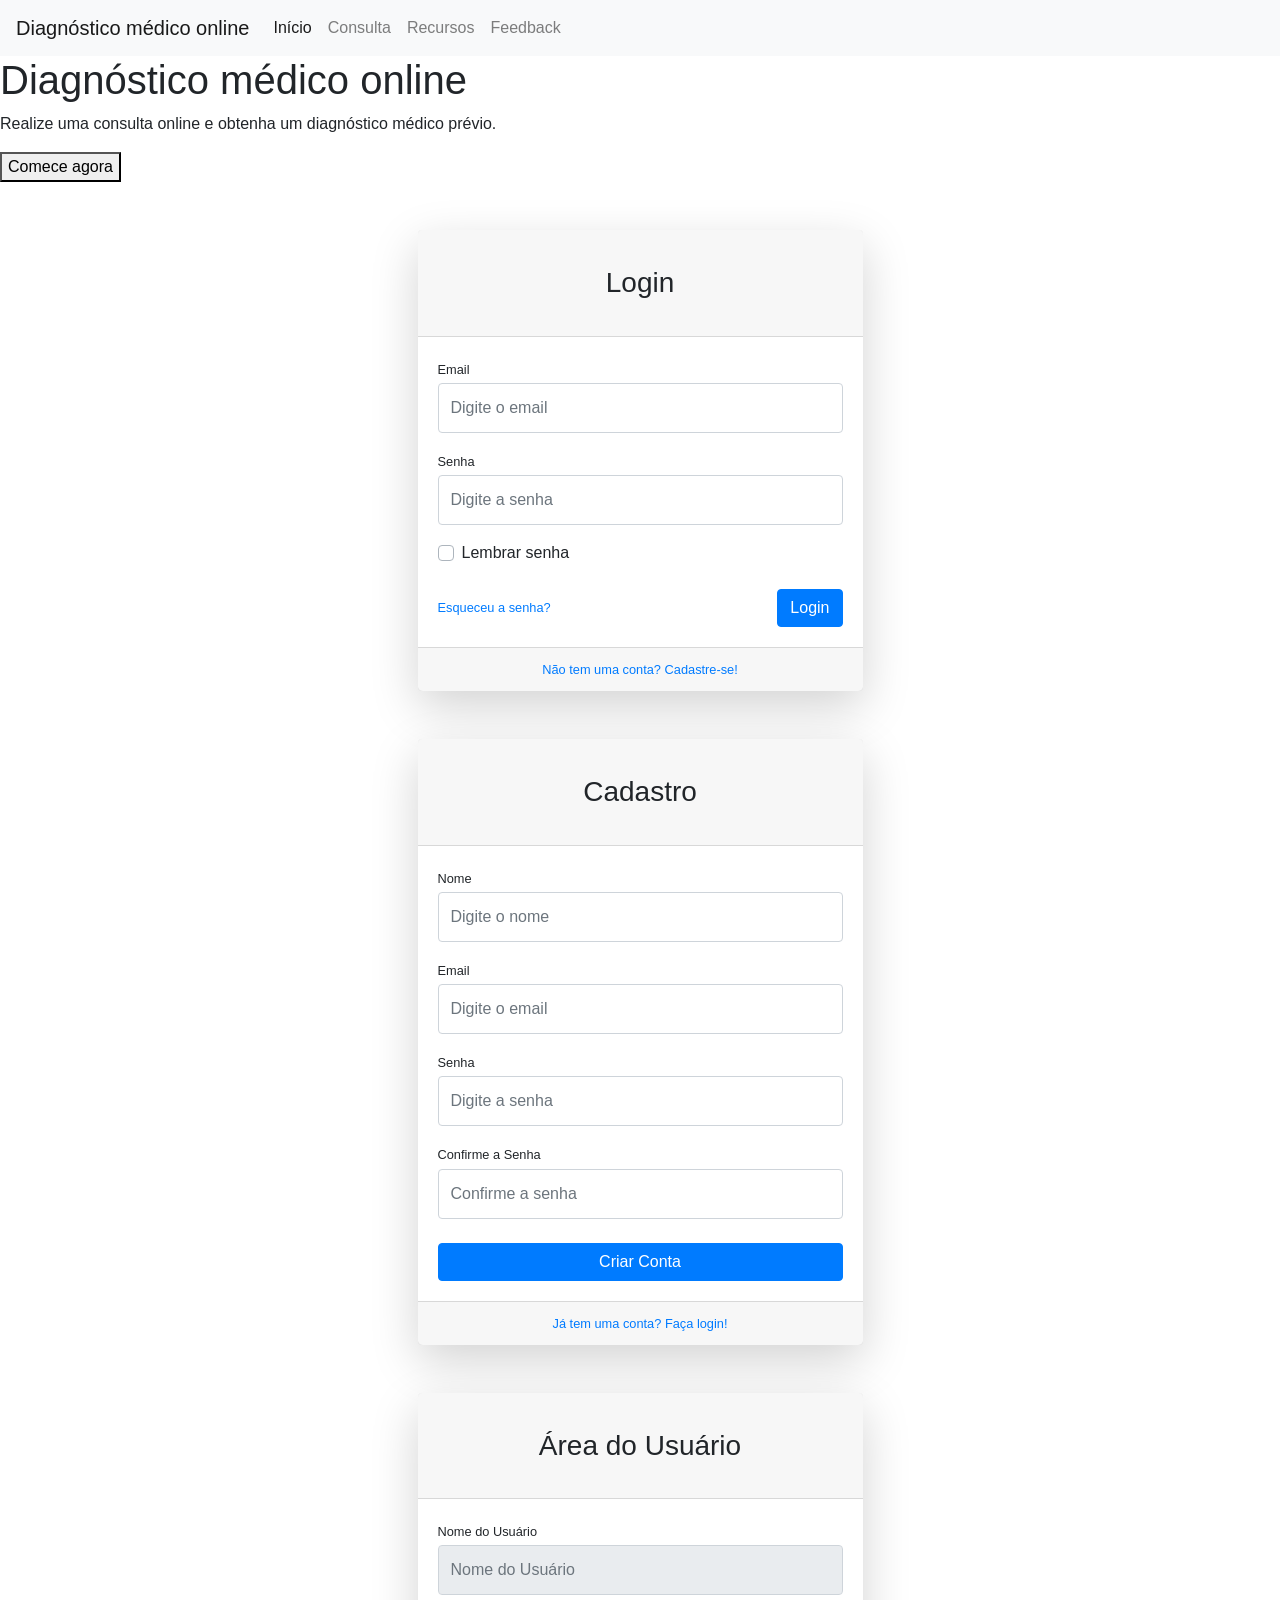
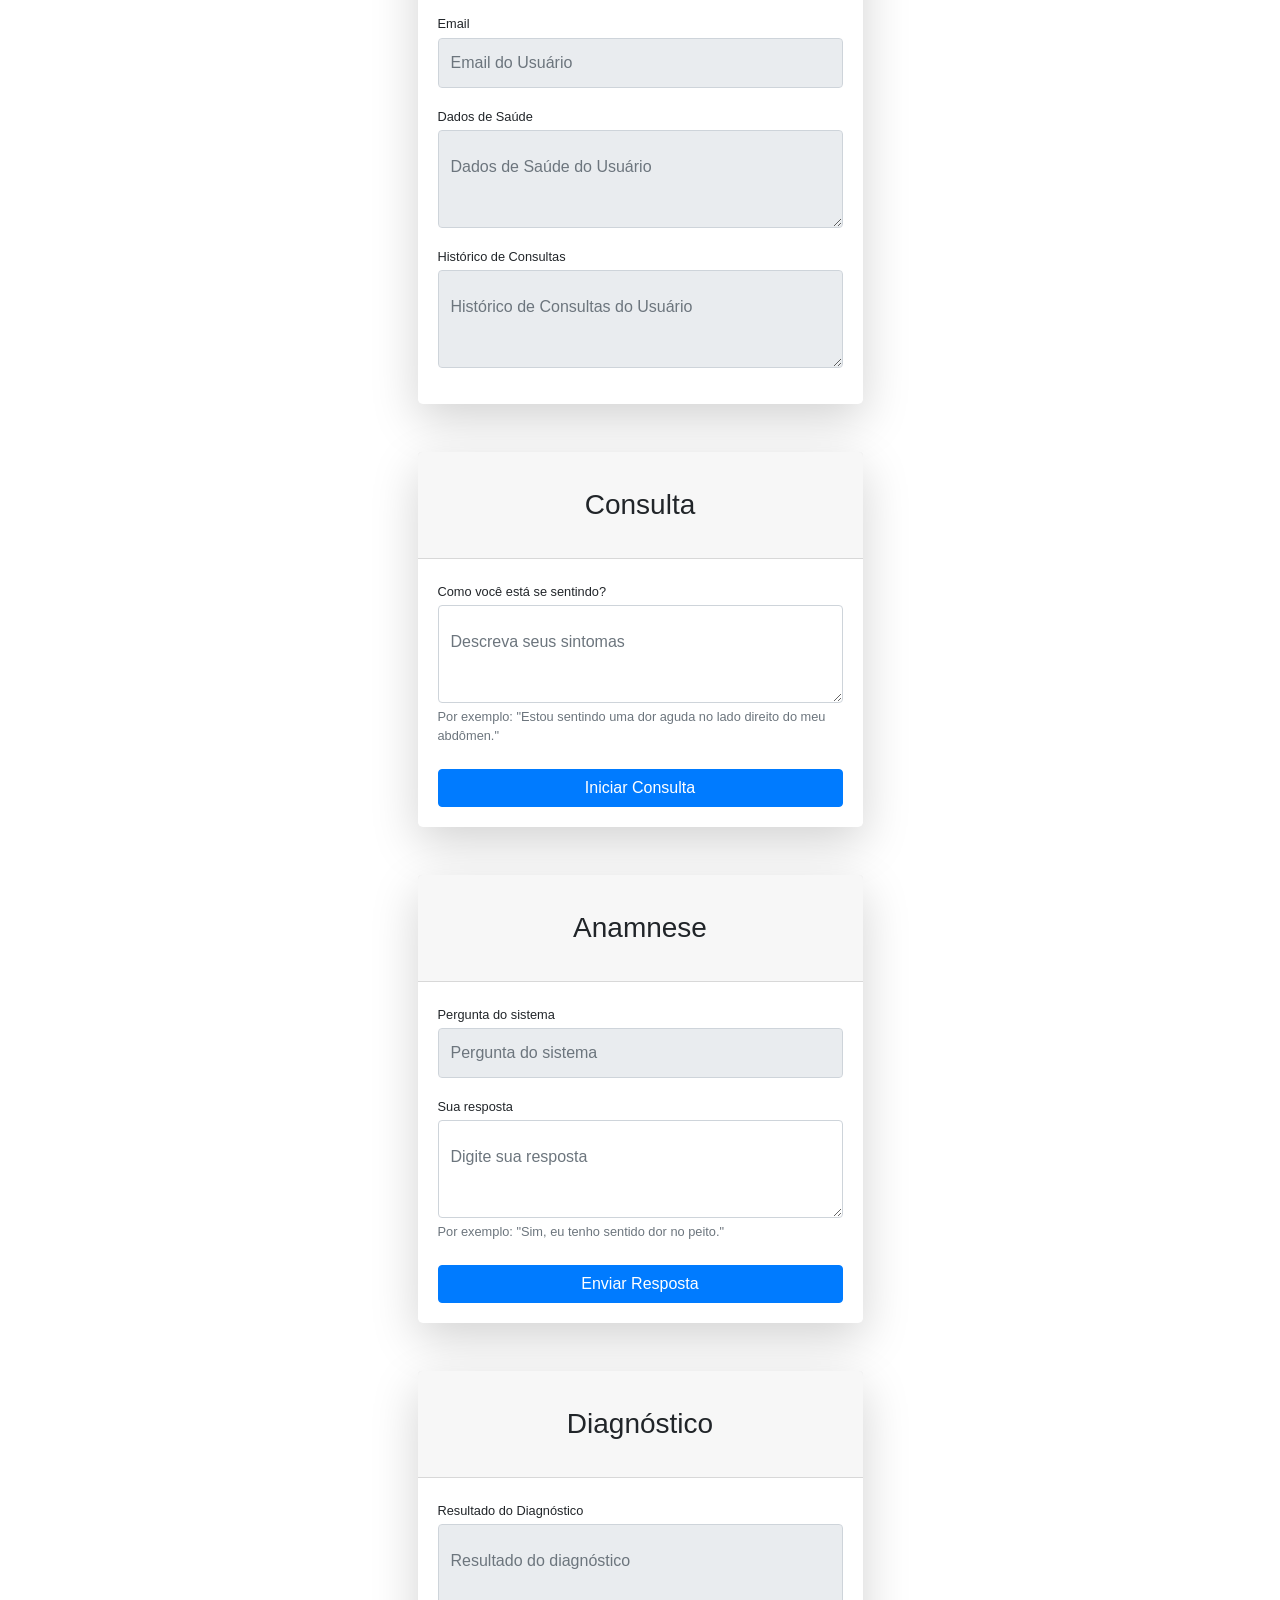
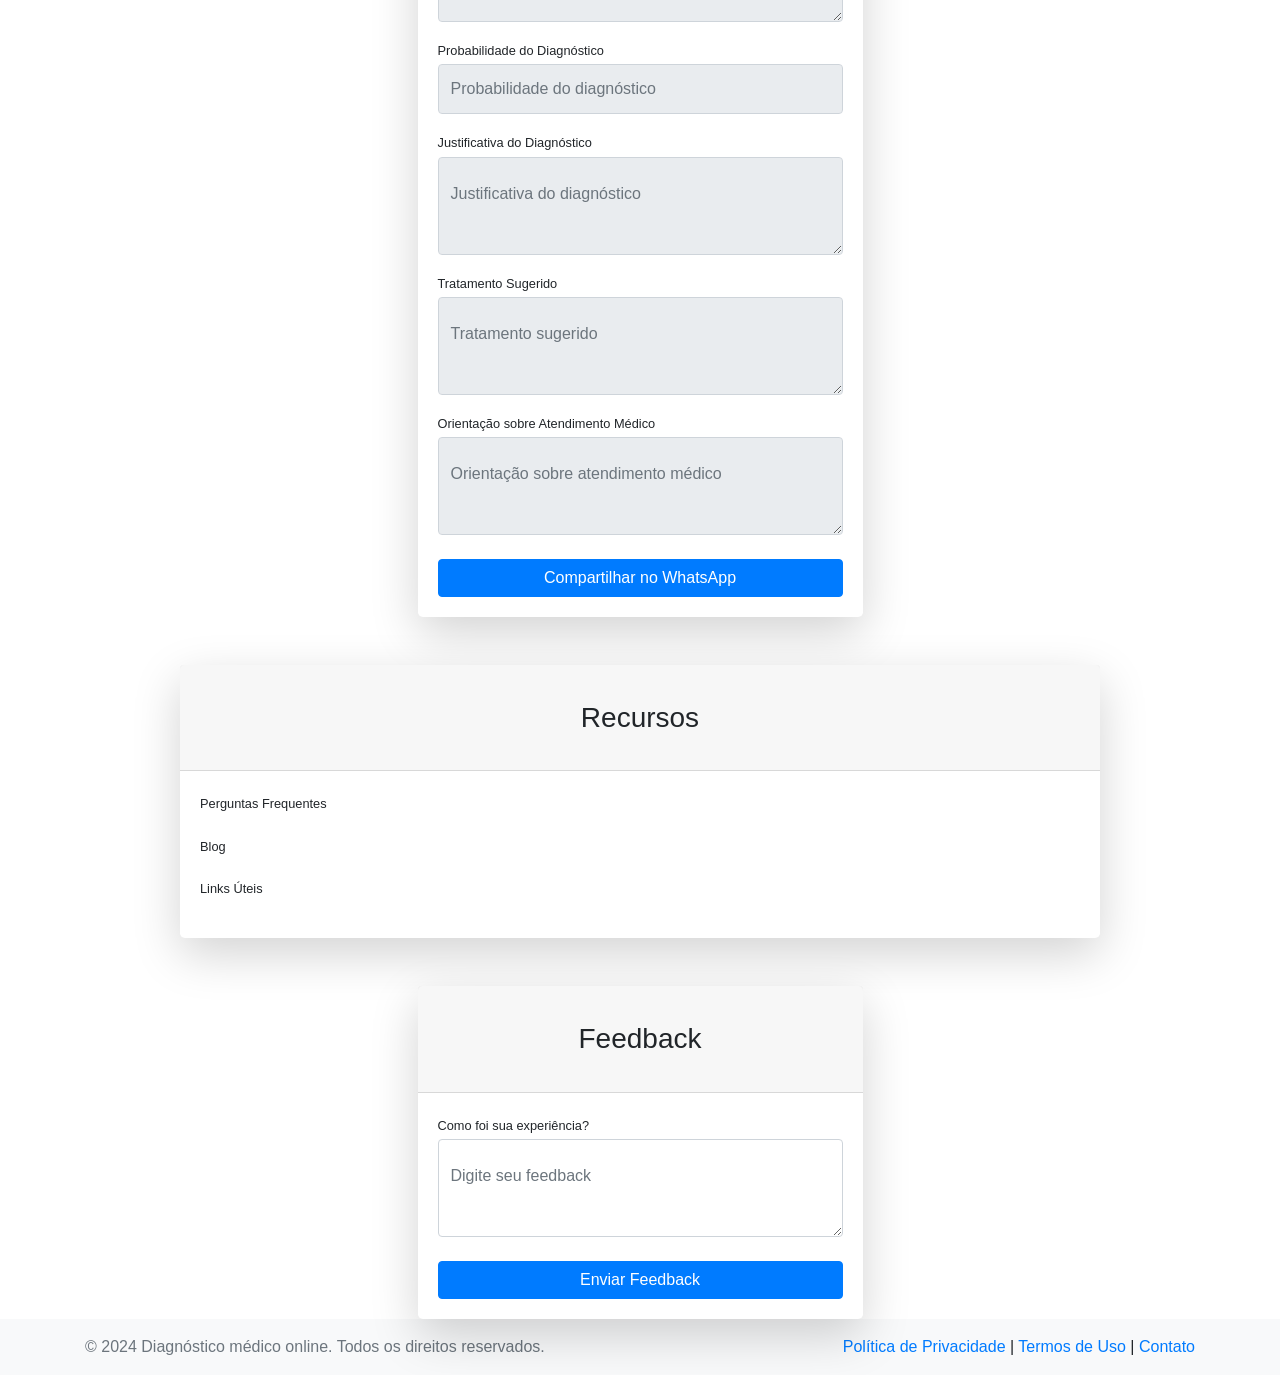
==== index.html @ e964d132 "Add files via upload" ====
<!DOCTYPE html>
<html lang="pt-br">
<head>
    <meta charset="UTF-8">
    <title>Diagnóstico médico online</title>
    <link rel="stylesheet" href="styles.css">
    <link rel="stylesheet" href="https://stackpath.bootstrapcdn.com/bootstrap/4.3.1/css/bootstrap.min.css">
</head>
<body>
    <header>
        <nav class="navbar navbar-expand-lg navbar-light bg-light">
            <a class="navbar-brand" href="#">Diagnóstico médico online</a>
            <button class="navbar-toggler" type="button" data-toggle="collapse" data-target="#navbarNav" aria-controls="navbarNav" aria-expanded="false" aria-label="Toggle navigation">
              <span class="navbar-toggler-icon"></span>
            </button>
            <div class="collapse navbar-collapse" id="navbarNav">
              <ul class="navbar-nav">
                <li class="nav-item active">
                  <a class="nav-link" href="#home">Início</a>
                </li>
                <li class="nav-item">
                  <a class="nav-link" href="#consultation">Consulta</a>
                </li>
                <li class="nav-item">
                  <a class="nav-link" href="#resources">Recursos</a>
                </li>
                <li class="nav-item">
                  <a class="nav-link" href="#feedback">Feedback</a>
                </li>
              </ul>
            </div>
          </nav>          
    </header>

    <main>
        <section id="home">
            <h1>Diagnóstico médico online</h1>
            <p>Realize uma consulta online e obtenha um diagnóstico médico prévio.</p>
            <button>Comece agora</button>
        </section>
        
        <section id="login">
            <div class="container">
                <div class="row justify-content-center">
                    <div class="col-lg-5">
                        <div class="card shadow-lg border-0 rounded-lg mt-5">
                            <div class="card-header"><h3 class="text-center font-weight-light my-4">Login</h3></div>
                            <div class="card-body">
                                <form>
                                    <div class="form-group">
                                        <label class="small mb-1" for="inputEmailAddress">Email</label>
                                        <input class="form-control py-4" id="inputEmailAddress" type="email" placeholder="Digite o email" />
                                    </div>
                                    <div class="form-group">
                                        <label class="small mb-1" for="inputPassword">Senha</label>
                                        <input class="form-control py-4" id="inputPassword" type="password" placeholder="Digite a senha" />
                                    </div>
                                    <div class="form-group">
                                        <div class="custom-control custom-checkbox">
                                            <input class="custom-control-input" id="rememberPasswordCheck" type="checkbox" />
                                            <label class="custom-control-label" for="rememberPasswordCheck">Lembrar senha</label>
                                        </div>
                                    </div>
                                    <div class="form-group d-flex align-items-center justify-content-between mt-4 mb-0">
                                        <a class="small" href="#">Esqueceu a senha?</a>
                                        <button class="btn btn-primary" type="submit">Login</button>
                                    </div>
                                </form>
                            </div>
                            <div class="card-footer text-center">
                                <div class="small"><a href="#register">Não tem uma conta? Cadastre-se!</a></div>
                            </div>
                        </div>
                    </div>
                </div>
            </div>
        </section>

        <section id="register">
            <div class="container">
                <div class="row justify-content-center">
                    <div class="col-lg-5">
                        <div class="card shadow-lg border-0 rounded-lg mt-5">
                            <div class="card-header"><h3 class="text-center font-weight-light my-4">Cadastro</h3></div>
                            <div class="card-body">
                                <form>
                                    <div class="form-group">
                                        <label class="small mb-1" for="inputName">Nome</label>
                                        <input class="form-control py-4" id="inputName" type="text" placeholder="Digite o nome" />
                                    </div>
                                    <div class="form-group">
                                        <label class="small mb-1" for="inputEmail">Email</label>
                                        <input class="form-control py-4" id="inputEmail" type="email" placeholder="Digite o email" />
                                    </div>
                                    <div class="form-group">
                                        <label class="small mb-1" for="inputPassword">Senha</label>
                                        <input class="form-control py-4" id="inputPassword" type="password" placeholder="Digite a senha" />
                                    </div>
                                    <div class="form-group">
                                        <label class="small mb-1" for="inputConfirmPassword">Confirme a Senha</label>
                                        <input class="form-control py-4" id="inputConfirmPassword" type="password" placeholder="Confirme a senha" />
                                    </div>
                                    <div class="form-group mt-4 mb-0">
                                        <button class="btn btn-primary btn-block" type="submit">Criar Conta</button>
                                    </div>
                                </form>
                            </div>
                            <div class="card-footer text-center">
                                <div class="small"><a href="#login">Já tem uma conta? Faça login!</a></div>
                            </div>
                        </div>
                    </div>
                </div>
            </div>
        </section>        

        <section id="user-area">
            <div class="container">
                <div class="row justify-content-center">
                    <div class="col-lg-5">
                        <div class="card shadow-lg border-0 rounded-lg mt-5">
                            <div class="card-header"><h3 class="text-center font-weight-light my-4">Área do Usuário</h3></div>
                            <div class="card-body">
                                <div class="form-group">
                                    <label class="small mb-1" for="userName">Nome do Usuário</label>
                                    <input class="form-control py-4" id="userName" type="text" placeholder="Nome do Usuário" disabled />
                                </div>
                                <div class="form-group">
                                    <label class="small mb-1" for="userEmail">Email</label>
                                    <input class="form-control py-4" id="userEmail" type="email" placeholder="Email do Usuário" disabled />
                                </div>
                                <div class="form-group">
                                    <label class="small mb-1" for="userHealthData">Dados de Saúde</label>
                                    <textarea class="form-control py-4" id="userHealthData" placeholder="Dados de Saúde do Usuário" disabled></textarea>
                                </div>
                                <div class="form-group">
                                    <label class="small mb-1" for="userConsultationHistory">Histórico de Consultas</label>
                                    <textarea class="form-control py-4" id="userConsultationHistory" placeholder="Histórico de Consultas do Usuário" disabled></textarea>
                                </div>
                            </div>
                        </div>
                    </div>
                </div>
            </div>
        </section>
        
        <section id="consultation">
            <div class="container">
                <div class="row justify-content-center">
                    <div class="col-lg-5">
                        <div class="card shadow-lg border-0 rounded-lg mt-5">
                            <div class="card-header"><h3 class="text-center font-weight-light my-4">Consulta</h3></div>
                            <div class="card-body">
                                <form>
                                    <div class="form-group">
                                        <label class="small mb-1" for="symptomsInput">Como você está se sentindo?</label>
                                        <textarea class="form-control py-4" id="symptomsInput" placeholder="Descreva seus sintomas"></textarea>
                                        <small id="symptomsHelp" class="form-text text-muted">Por exemplo: "Estou sentindo uma dor aguda no lado direito do meu abdômen."</small>
                                    </div>
                                    <div class="form-group mt-4 mb-0">
                                        <button class="btn btn-primary btn-block" type="submit">Iniciar Consulta</button>
                                    </div>
                                </form>
                            </div>
                        </div>
                    </div>
                </div>
            </div>
        </section>

        <section id="anamnese">
            <div class="container">
                <div class="row justify-content-center">
                    <div class="col-lg-5">
                        <div class="card shadow-lg border-0 rounded-lg mt-5">
                            <div class="card-header"><h3 class="text-center font-weight-light my-4">Anamnese</h3></div>
                            <div class="card-body">
                                <form>
                                    <div class="form-group">
                                        <label class="small mb-1" for="questionInput">Pergunta do sistema</label>
                                        <input class="form-control py-4" id="questionInput" type="text" placeholder="Pergunta do sistema" disabled />
                                    </div>
                                    <div class="form-group">
                                        <label class="small mb-1" for="answerInput">Sua resposta</label>
                                        <textarea class="form-control py-4" id="answerInput" placeholder="Digite sua resposta"></textarea>
                                        <small id="answerHelp" class="form-text text-muted">Por exemplo: "Sim, eu tenho sentido dor no peito."</small>
                                    </div>
                                    <div class="form-group mt-4 mb-0">
                                        <button class="btn btn-primary btn-block" type="submit">Enviar Resposta</button>
                                    </div>
                                </form>
                            </div>
                        </div>
                    </div>
                </div>
            </div>
        </section>        

        <section id="diagnosis">
            <div class="container">
                <div class="row justify-content-center">
                    <div class="col-lg-5">
                        <div class="card shadow-lg border-0 rounded-lg mt-5">
                            <div class="card-header"><h3 class="text-center font-weight-light my-4">Diagnóstico</h3></div>
                            <div class="card-body">
                                <div class="form-group">
                                    <label class="small mb-1" for="diagnosisResult">Resultado do Diagnóstico</label>
                                    <textarea class="form-control py-4" id="diagnosisResult" placeholder="Resultado do diagnóstico" disabled></textarea>
                                </div>
                                <div class="form-group">
                                    <label class="small mb-1" for="diagnosisProbability">Probabilidade do Diagnóstico</label>
                                    <input class="form-control py-4" id="diagnosisProbability" type="text" placeholder="Probabilidade do diagnóstico" disabled />
                                </div>
                                <div class="form-group">
                                    <label class="small mb-1" for="diagnosisExplanation">Justificativa do Diagnóstico</label>
                                    <textarea class="form-control py-4" id="diagnosisExplanation" placeholder="Justificativa do diagnóstico" disabled></textarea>
                                </div>
                                <div class="form-group">
                                    <label class="small mb-1" for="diagnosisTreatment">Tratamento Sugerido</label>
                                    <textarea class="form-control py-4" id="diagnosisTreatment" placeholder="Tratamento sugerido" disabled></textarea>
                                </div>
                                <div class="form-group">
                                    <label class="small mb-1" for="medicalAdvice">Orientação sobre Atendimento Médico</label>
                                    <textarea class="form-control py-4" id="medicalAdvice" placeholder="Orientação sobre atendimento médico" disabled></textarea>
                                </div>
                                <div class="form-group mt-4 mb-0">
                                    <button class="btn btn-primary btn-block" type="button" id="shareButton">Compartilhar no WhatsApp</button>
                                </div>
                            </div>
                        </div>
                    </div>
                </div>
            </div>
        </section>        

        <section id="resources">
            <div class="container">
                <div class="row justify-content-center">
                    <div class="col-lg-10">
                        <div class="card shadow-lg border-0 rounded-lg mt-5">
                            <div class="card-header"><h3 class="text-center font-weight-light my-4">Recursos</h3></div>
                            <div class="card-body">
                                <div class="form-group">
                                    <label class="small mb-1" for="faq">Perguntas Frequentes</label>
                                    <!-- Aqui pode ir a lista de perguntas frequentes -->
                                </div>
                                <div class="form-group">
                                    <label class="small mb-1" for="blog">Blog</label>
                                    <!-- Aqui pode ir a lista de artigos do blog -->
                                </div>
                                <div class="form-group">
                                    <label class="small mb-1" for="links">Links Úteis</label>
                                    <!-- Aqui pode ir a lista de links úteis -->
                                </div>
                            </div>
                        </div>
                    </div>
                </div>
            </div>
        </section>        

        <section id="feedback">
            <div class="container">
                <div class="row justify-content-center">
                    <div class="col-lg-5">
                        <div class="card shadow-lg border-0 rounded-lg mt-5">
                            <div class="card-header"><h3 class="text-center font-weight-light my-4">Feedback</h3></div>
                            <div class="card-body">
                                <form>
                                    <div class="form-group">
                                        <label class="small mb-1" for="feedbackInput">Como foi sua experiência?</label>
                                        <textarea class="form-control py-4" id="feedbackInput" placeholder="Digite seu feedback"></textarea>
                                    </div>
                                    <div class="form-group mt-4 mb-0">
                                        <button class="btn btn-primary btn-block" type="submit">Enviar Feedback</button>
                                    </div>
                                </form>
                            </div>
                        </div>
                    </div>
                </div>
            </div>
        </section>
        
    </main>

    <footer class="footer mt-auto py-3 bg-light">
        <div class="container">
          <span class="text-muted">© 2024 Diagnóstico médico online. Todos os direitos reservados.</span>
          <div class="float-right">
            <a href="#">Política de Privacidade</a> | 
            <a href="#">Termos de Uso</a> | 
            <a href="#">Contato</a>
          </div>
        </div>
      </footer>
  <script src="main.js"></script>     
</body>
</html>
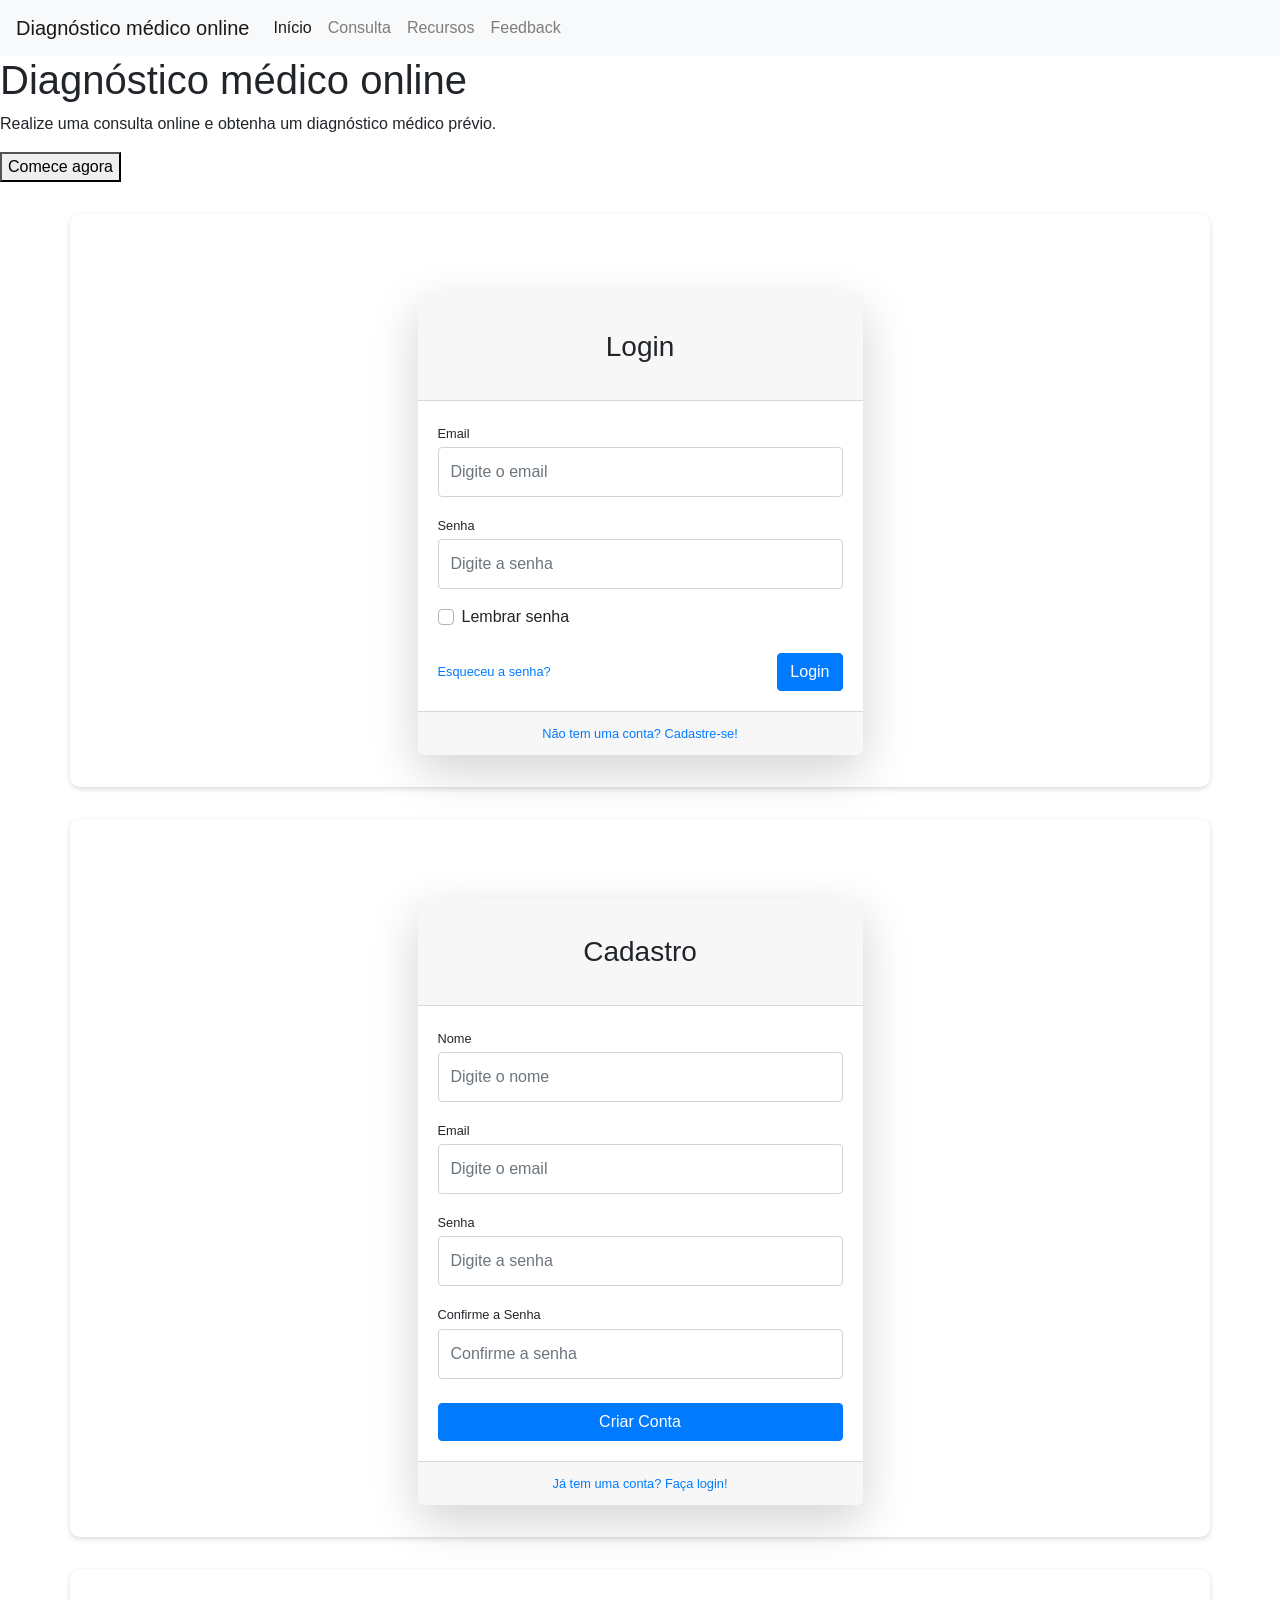
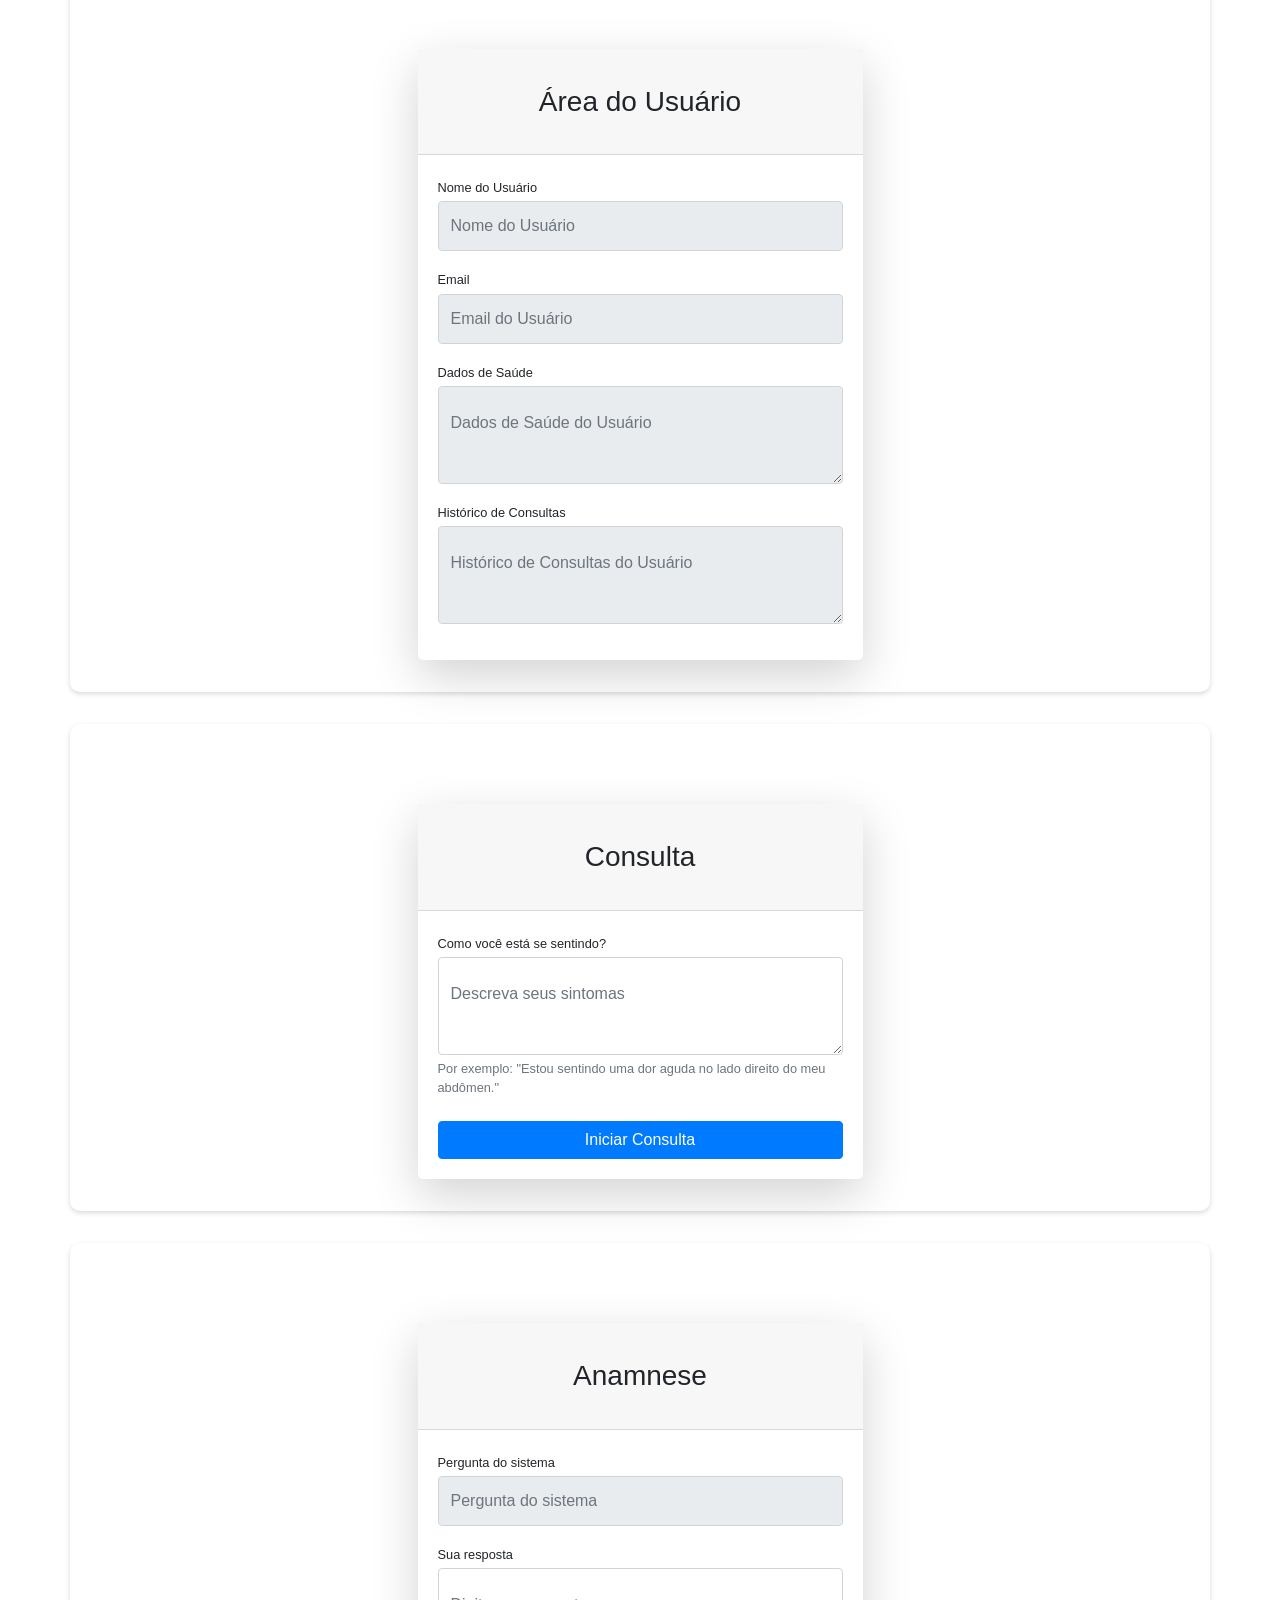
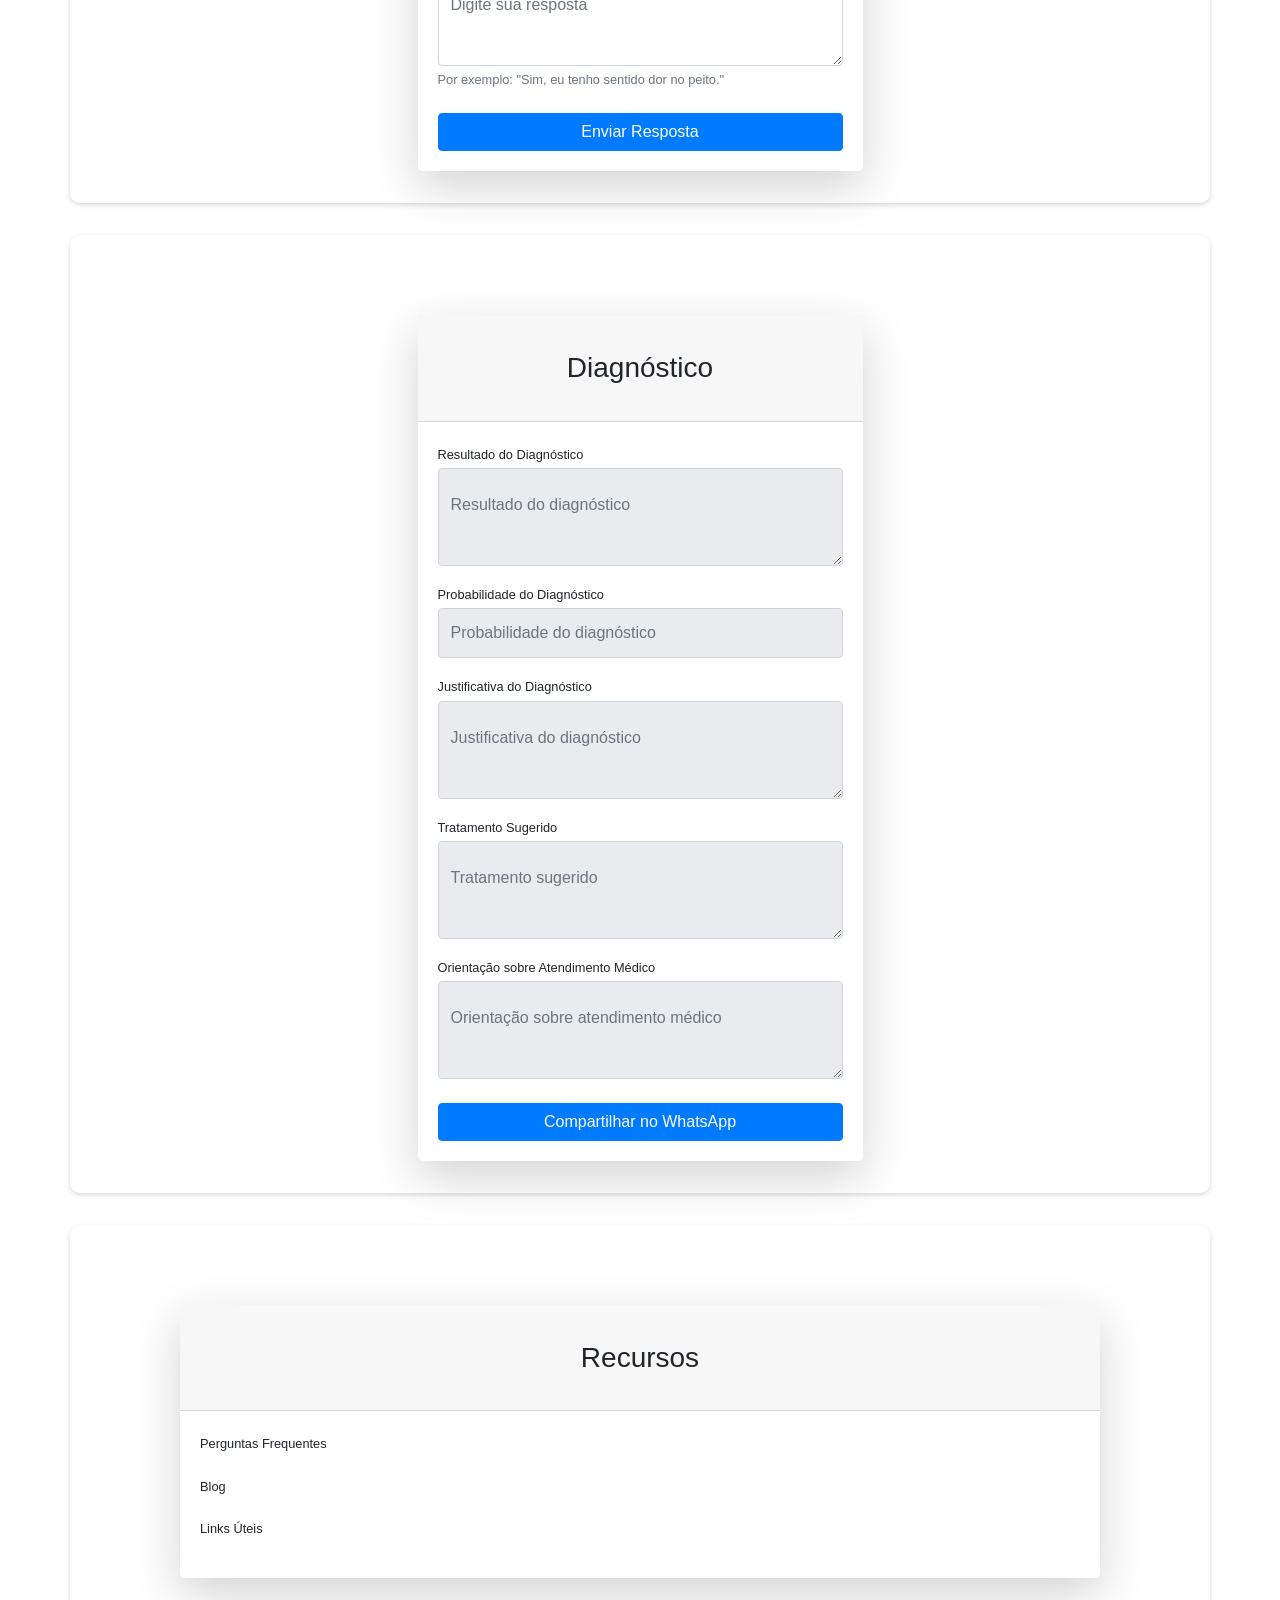
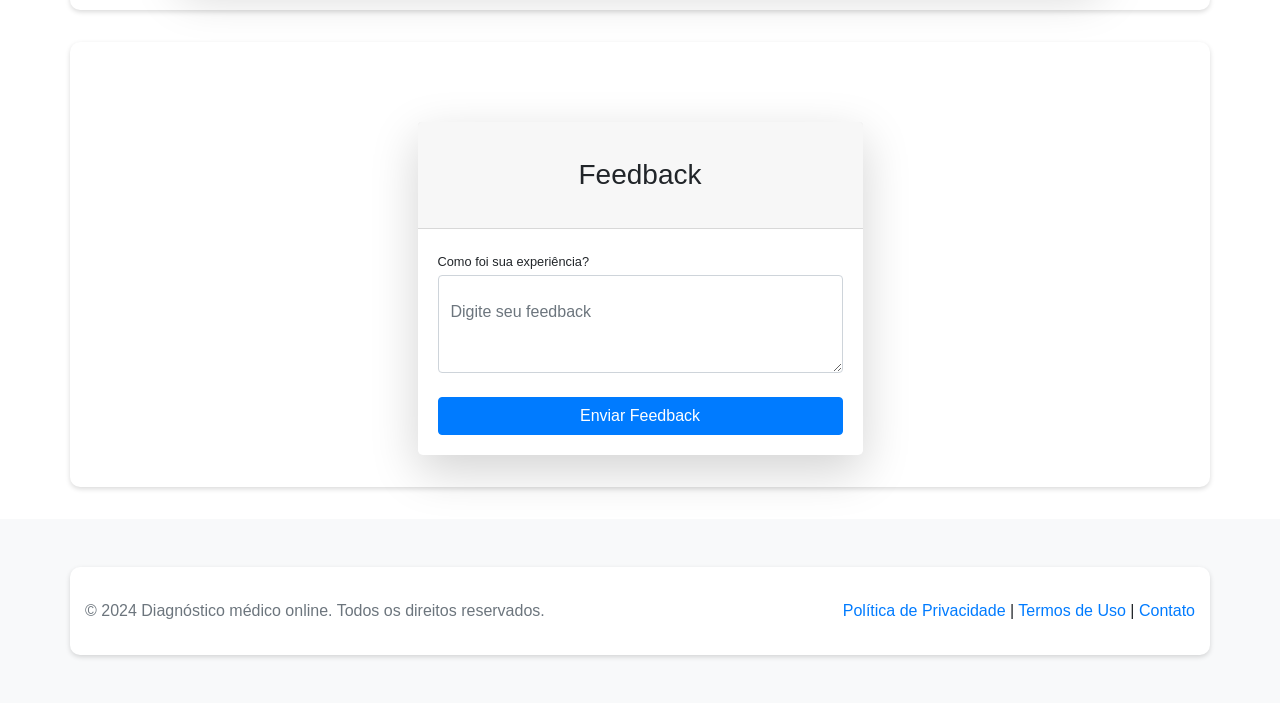
==== commit 62c1ca07: "Update index.html" ====
--- a/index.html
+++ b/index.html
@@ -3,7 +3,7 @@
 <head>
     <meta charset="UTF-8">
     <title>Diagnóstico médico online</title>
-    <link rel="stylesheet" href="styles.css">
+    <link rel="stylesheet" href="main.css">
     <link rel="stylesheet" href="https://stackpath.bootstrapcdn.com/bootstrap/4.3.1/css/bootstrap.min.css">
 </head>
 <body>
--- a/main.css
+++ b/main.css
@@ -0,0 +1,58 @@
+/* Gerais */
+body {
+    font-family: 'Arial', sans-serif;
+    margin: 0;
+    padding: 0;
+    background-color: #f8f9fa;
+    color: #333;
+  }
+  
+  h1, h2, h3, h4, h5, h6 {
+    font-weight: bold;
+    margin-bottom: 1rem;
+  }
+  
+  a {
+    color: #008080; /* verde */
+    text-decoration: none;
+  }
+  
+  a:hover {
+    text-decoration: underline;
+  }
+  
+  /* Componentes reutilizáveis*/
+  .btn {
+    display: inline-block;
+    padding: 0.8rem 1.5rem;   
+    background-color: #008080; /* verde */
+    color: white;
+    border: none;
+    border-radius: 5px;
+    text-decoration: none;
+    cursor: pointer;
+  }
+  
+  .btn:hover {
+    background-color: #008000; /* verde mais escuro */
+  }
+  
+  .input-field {
+      display: block;
+      width: 100%;
+      padding: 0.8rem 1rem;
+      border: 1px solid #ccc;
+      margin-bottom: 1rem;
+      border-radius: 5px;
+  }
+  
+  /* Layout - Pode ser ajustado para telas maiores */
+  .container {
+    max-width: 900px;
+    margin: 2rem auto;
+    padding: 2rem;
+    background-color: #fff;
+    border-radius: 10px;
+    box-shadow: 0 2px 5px rgba(0, 0, 0, 0.15);
+  } 
+  
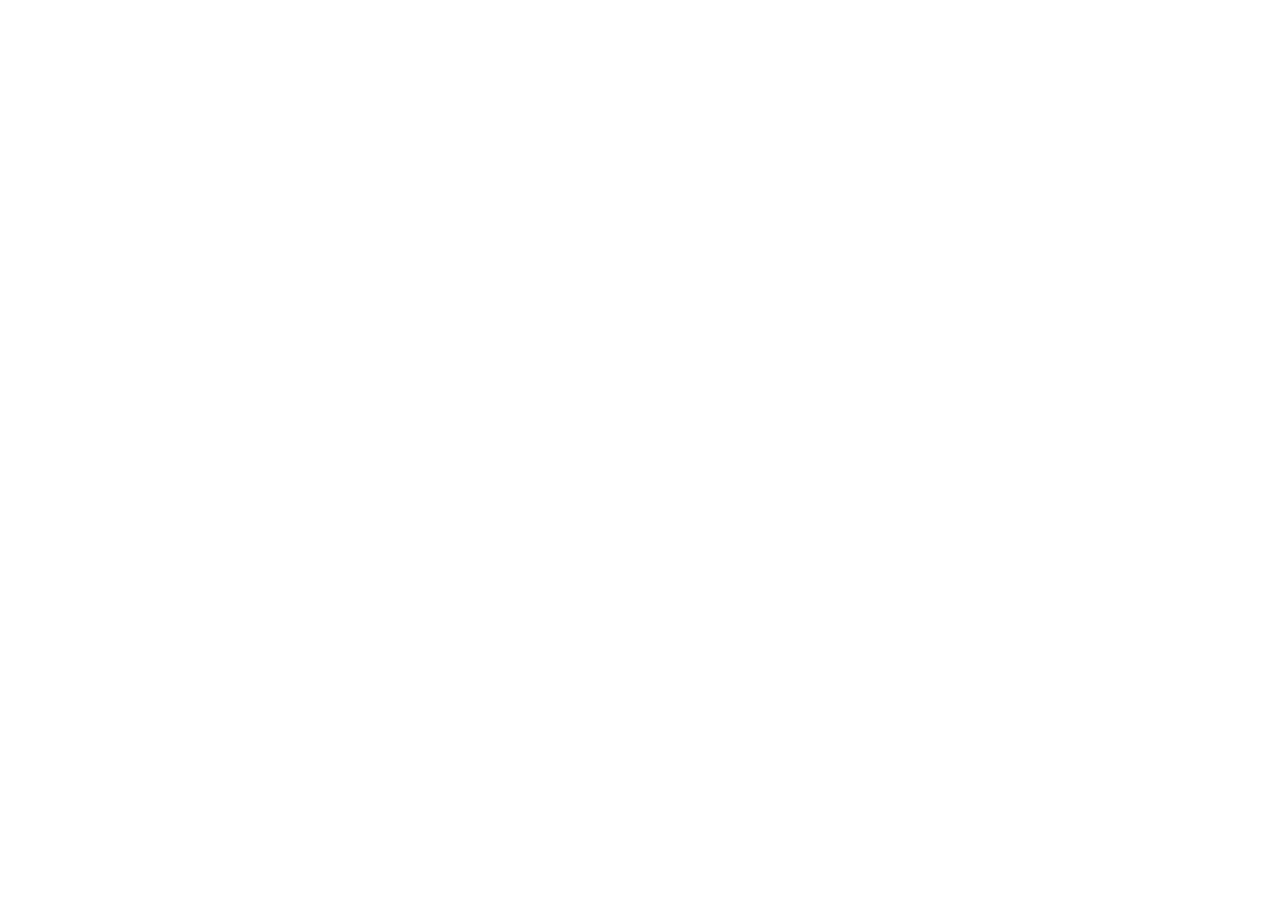
==== commit 216fe748: "Update index.html" ====
--- a/index.html
+++ b/index.html
@@ -7,6 +7,8 @@
     <link rel="stylesheet" href="https://stackpath.bootstrapcdn.com/bootstrap/4.3.1/css/bootstrap.min.css">
 </head>
 <body>
+    <div id="root"></div>
+    <script src="main.js">
     <header>
         <nav class="navbar navbar-expand-lg navbar-light bg-light">
             <a class="navbar-brand" href="#">Diagnóstico médico online</a>
@@ -294,6 +296,6 @@
           </div>
         </div>
       </footer>
-  <script src="main.js"></script>     
+  </script>     
 </body>
 </html>
--- a/main.css
+++ b/main.css
@@ -55,4 +55,626 @@
     border-radius: 10px;
     box-shadow: 0 2px 5px rgba(0, 0, 0, 0.15);
   } 
-  +:root {
+    --main-color: #008080;
+    --dark-color: #008000;
+    --light-color: #f0f0f0;
+    --transition-speed: 0.3s;
+  }
+  
+  .home-container {
+    display: flex;
+    flex-direction: column;
+    align-items: center;
+    justify-content: center;
+    height: 100vh;
+    background-color: #f8f9fa;
+  }
+  
+  .banner {
+    width: 80%;
+    max-width: 900px;
+    margin: 0 auto;
+    padding: 2rem;
+    text-align: center;
+    background-color: var(--main-color);
+    color: white;
+    opacity: 0; /* Start with elements hidden */
+    animation: fadeInUp 1s 0.5s ease forwards; /* 0.5s delay makes it sequential */
+  }
+  
+  .title {
+    font-size: 2rem;
+    margin-bottom: 1rem;
+  }
+  
+  .description {
+    font-size: 1.5rem;
+    margin-bottom: 2rem;
+  }
+  
+  .btn-start {
+    background-color: var(--dark-color);
+    color: white;
+    font-size: 1.2rem;
+    padding: 0.8rem 1.5rem;
+    border-radius: 5px;
+    text-decoration: none;
+    transition: transform var(--transition-speed); /* Transition for hover effect */
+  }
+  
+  .btn-start:hover {
+    transform: translateY(-3px); /* Move slightly up on hover */
+  }
+  
+  .btn-start:focus {
+    outline: 2px solid var(--main-color);
+    background-color: var(--main-color);
+  }
+  
+  .features {
+    margin: 2rem 0;
+    text-align: center;
+    opacity: 0;
+    animation: fadeIn 1s 1s ease forwards; /* Appears after banner animations */
+  }
+  
+  .features h2 {
+    font-size: 1.8rem;
+    margin-bottom: 1rem;
+  }
+  
+  .features ul {
+    list-style: none;
+    padding: 0;
+  }
+  
+  .features li {
+    margin-bottom: 1rem;
+    padding: 0.5rem;
+    border-radius: 5px;
+    background-color: var(--light-color);
+    display: flex;
+    align-items: center;
+  }
+  
+  .features li i {
+    margin-right: 1rem;
+    font-size: 1.5rem;
+    color: var(--main-color);
+  }
+  
+  :root {
+    --main-color: #006400; /* verde escuro */
+    --light-color: #90ee90; /* verde claro */
+  }
+  
+  .testimonials {
+    margin: 2rem 0;
+    text-align: center;
+    opacity: 0;
+    animation: fadeIn 1s 1s ease forwards; /* Appears after features animations */
+  }
+  
+  .testimonials h2 {
+    font-size: 1.8rem;
+    margin-bottom: 1rem;
+  }
+  
+  .testimonials p {
+    font-size: 1.2rem;
+    color: var(--main-color);
+  }
+  
+  .testimonials .testimonial {
+    margin-bottom: 1rem;
+    padding: 0.5rem;
+    border-radius: 5px;
+    background-color: var(--light-color);
+    display: flex;
+    align-items: center;
+    justify-content: center;
+    flex-direction: column;
+  }
+  
+  .testimonials .testimonial i {
+    margin-bottom: 1rem;
+    font-size: 1.5rem;
+    color: var(--main-color);
+  }  
+  
+  /* Animation Keyframes */
+  @keyframes fadeInUp {
+    from {
+      opacity: 0;
+      transform: translateY(20px);
+    }
+    to {
+      opacity: 1;
+      transform: translateY(0); 
+    }
+  }
+  
+  @keyframes fadeIn { /* Simple opacity fade-in */
+    from {
+      opacity: 0;
+    }
+    to {
+      opacity: 1;
+    }
+  }
+  .container {
+    max-width: 900px;
+    margin: 2rem auto;
+    padding: 2rem;
+    background-color: #fff;
+    border-radius: 10px;
+    box-shadow: 0 2px 5px rgba(0, 0, 0, 0.15);
+  }
+  
+  h1 {
+    font-weight: bold;
+    margin-bottom: 1rem;
+    opacity: 0; /* Initial state for fade-in */
+    animation: fadeIn 1s ease-in forwards; /* Animates opacity when element appears */
+  }
+  
+  p {
+    margin-bottom: 1rem;
+    font-size: 1.2rem;
+  }
+  
+  form {
+    display: flex;
+    flex-direction: column;
+    margin-top: 2rem;
+  }
+  
+  input {
+    margin-bottom: 1rem;
+    padding: 0.8rem 1rem;
+    border: 1px solid #ccc;
+    border-radius: 5px;
+    transition: border-color 0.3s ease; /* Transition for border color change on focus */
+  }
+  
+  input:focus {
+    outline: none;
+    border-color: #008080; /* verde */
+  }
+  
+  button {
+    display: inline-block;
+    padding: 0.8rem 1.5rem;
+    background-color: #008080; /* verde */
+    color: white;
+    border: none;
+    border-radius: 5px;
+    text-decoration: none;
+    cursor: pointer;
+    transition: background-color 0.3s ease; /* Transition for background color change on hover */
+  }
+  
+  button:hover {
+    background-color: #008000; /* verde mais escuro */
+  }
+  
+  h2 {
+    font-size: 1.6rem;
+    margin-top: 2rem;
+    margin-bottom: 1rem;
+  }
+  
+  ul {
+    list-style: none;
+    padding: 0;
+  }
+  
+  li {
+    margin-bottom: 1rem;
+    padding: 1rem;
+    border-radius: 5px;
+    background-color: #f0f0f0;
+  }
+  
+  /* Animation Keyframes */
+  @keyframes fadeIn {
+    from {
+      opacity: 0;
+    }
+    to {
+      opacity: 1;
+    }
+  }
+  .container {
+    max-width: 900px;
+    margin: 2rem auto;
+    padding: 2rem;
+    background-color: #fff;
+    border-radius: 10px;
+    box-shadow: 0 2px 5px rgba(0, 0, 0, 0.15);
+  }
+  
+  h1 {
+    font-weight: bold;
+    margin-bottom: 1rem;
+    opacity: 0; /* Initial state for fade-in */
+    animation: fadeIn 1s ease-in forwards; /* Animates opacity when element appears */
+  }
+  
+  p {
+    margin-bottom: 1rem;
+    font-size: 1.2rem;
+  }
+  
+  ul {
+    list-style: none;
+    padding: 0;
+    margin-top: 2rem;
+  }
+  
+  ul li {
+    margin-bottom: 1rem;
+    padding: 0.8rem 1rem;
+    border-radius: 5px;
+    background-color: #f0f0f0;
+    transition: background-color 0.3s ease; /* Transition for hover effect */
+  }
+  
+  ul li a {
+    color: #000;
+    text-decoration: none;
+    font-size: 1.4rem;
+  }
+  
+  ul li a:hover {
+    background-color: #ddd; /* Lighten background on hover */
+  }
+  
+  /* Animation Keyframes */
+  @keyframes fadeIn {
+    from {
+      opacity: 0;
+    }
+    to {
+      opacity: 1;
+    }
+  }
+  .container {
+    max-width: 900px;
+    margin: 2rem auto;
+    padding: 2rem;
+    background-color: #fff;
+    border-radius: 10px;
+    box-shadow: 0 2px 5px rgba(0, 0, 0, 0.15);
+  }
+  
+  .form-container {
+    display: flex;
+    flex-direction: column;
+    align-items: center;
+  }
+  
+  h1 {
+    font-weight: bold;
+    margin-bottom: 1rem;
+    opacity: 0; /* Initial state for fade-in */
+    animation: fadeIn 1s ease-in forwards; /* Animates opacity when element appears */
+  }
+  
+  form {
+    width: 100%;
+    max-width: 400px;
+    display: flex;
+    flex-direction: column;
+  }
+  
+  input {
+    margin-bottom: 1rem;
+    padding: 0.8rem 1rem;
+    border: 1px solid #ccc;
+    border-radius: 5px;
+    transition: border-color 0.3s ease; /* Transition for border color change */
+  }
+  
+  input:focus {
+    outline: none;
+    border-color: #008080; 
+  }
+  
+  button {
+    display: inline-block;
+    padding: 0.8rem 1.5rem; 
+    background-color: #008080; /* verde */
+    color: white;
+    border: none;
+    border-radius: 5px;
+    text-decoration: none;
+    cursor: pointer;
+    transition: background-color 0.3s ease; /* Transition for background color change */
+  }
+  
+  button:hover {
+    background-color: #008000; /* verde mais escuro */
+  }
+  
+  p {
+    margin-top: 1rem;
+    text-align: center;
+  }
+  
+  a {
+    color: #008080; /* verde */
+    text-decoration: none;
+  }
+  
+  a:hover {
+    text-decoration: underline;
+  }
+  
+  /* Animation Keyframes */
+  @keyframes fadeIn {
+    from {
+      opacity: 0; /* Start invisible */
+    }
+    to {
+      opacity: 1; /* End fully visible */
+    }
+  }
+  .container {
+    max-width: 900px;
+    margin: 2rem auto;
+    padding: 2rem;
+    background-color: #fff;
+    border-radius: 10px;
+    box-shadow: 0 2px 5px rgba(0, 0, 0, 0.15);
+  }
+  
+  h1 {
+    font-weight: bold;
+    margin-bottom: 1rem;
+    opacity: 0; /* Initial state for fade-in */
+    animation: fadeIn 1s ease-in forwards; /* Animates opacity when element appears */
+  }
+  
+  p {
+    margin-bottom: 1rem;
+    font-size: 1.2rem;
+  }
+  
+  form {
+    display: flex;
+    flex-direction: column;
+    margin-top: 2rem;
+  }
+  
+  input {
+    margin-bottom: 1rem;
+    padding: 0.8rem 1rem;
+    border: 1px solid #ccc;
+    border-radius: 5px;
+    transition: border-color 0.3s ease; /* Transition for border color change on focus */
+  }
+  
+  input:focus {
+    outline: none;
+    border-color: #008080; /* verde */
+  }
+  
+  button {
+    display: inline-block;
+    padding: 0.8rem 1.5rem;
+    background-color: #008080; /* verde */
+    color: white;
+    border: none;
+    border-radius: 5px;
+    text-decoration: none;
+    cursor: pointer;
+    transition: background-color 0.3s ease; /* Transition for background color change on hover */
+  }
+  
+  button:hover {
+    background-color: #008000; /* verde mais escuro */
+  }
+  
+  h2 {
+    font-size: 1.6rem;
+    margin-top: 2rem;
+    margin-bottom: 1rem;
+  }
+  
+  ul {
+    list-style: none;
+    padding: 0;
+  }
+  
+  li {
+    margin-bottom: 1rem;
+    padding: 1rem;
+    border-radius: 5px;
+    background-color: #f0f0f0;
+  }
+  
+  /* Animation Keyframes */
+  @keyframes fadeIn {
+    from {
+      opacity: 0;
+    }
+    to {
+      opacity: 1;
+    }
+  }
+  .container {
+    max-width: 900px;
+    margin: 2rem auto;
+    padding: 2rem;
+    background-color: #fff;
+    border-radius: 10px;
+    box-shadow: 0 2px 5px rgba(0, 0, 0, 0.15);
+  }
+  
+  h1 {
+    font-weight: bold;
+    margin-bottom: 1rem;
+    opacity: 0; /* Initial state for fade-in */
+    animation: fadeIn 1s ease-in forwards; /* Animates opacity when element appears */
+  }
+  
+  p {
+    margin-bottom: 1rem;
+    font-size: 1.2rem;
+  }
+  
+  h2 {
+    font-size: 1.6rem;
+    margin-top: 2rem;
+    margin-bottom: 1rem;
+  }
+  
+  ul {
+    list-style: none;
+    padding: 0;
+  }
+  
+  li {
+    margin-bottom: 1rem;
+    padding: 1rem;
+    border-radius: 5px;
+    background-color: #f0f0f0;
+  }
+  
+  /* Animation Keyframes */
+  @keyframes fadeIn {
+    from {
+      opacity: 0;
+    }
+    to {
+      opacity: 1;
+    }
+  }
+  .container {
+    max-width: 900px;
+    margin: 2rem auto;
+    padding: 2rem;
+    background-color: #fff;
+    border-radius: 10px;
+    box-shadow: 0 2px 5px rgba(0, 0, 0, 0.15);
+  }
+  
+  h1 {
+    font-weight: bold;
+    margin-bottom: 1rem;
+    opacity: 0; /* Initial state for fade-in */
+    animation: fadeIn 1s ease-in forwards; /* Animates opacity when element appears */
+  }
+  
+  form {
+    margin-top: 2rem;
+  }
+  
+  label {
+    font-weight: bold;
+    margin-bottom: 0.5rem;
+  }
+  
+  textarea {
+    width: 100%;
+    height: 10rem;
+    padding: 1rem;
+    border: 1px solid #ccc;
+    border-radius: 5px;
+    resize: none;
+    margin-bottom: 1rem;
+    transition: border-color 0.3s ease; /* Transition for border color change on focus */
+  }
+  
+  textarea:focus {
+    border-color: #008080; /* verde */
+  }
+  
+  button {
+    margin-top: 1rem;
+    padding: 0.5rem 1rem;
+    font-size: 1rem;
+    border: 1px solid #008080; /* verde */
+    border-radius: 5px;
+    color: #fff;
+    background-color: #008080; /* verde */
+    transition: background-color 0.3s ease, color 0.3s ease; /* Transition for background color and color change on hover */
+  }
+  
+  button:hover {
+    background-color: #006060; /* verde escuro */
+    color: #f0f0f0; /* branco */
+  }
+  
+  .error {
+    color: #ff0000; /* vermelho */
+    margin-top: 1rem;
+  }
+  
+  /* Animation Keyframes */
+  @keyframes fadeIn {
+    from {
+      opacity: 0;
+    }
+    to {
+      opacity: 1;
+    }
+  }
+  /* recursos */
+
+.container {
+    max-width: 900px;
+    margin: 2rem auto;
+    padding: 2rem;
+    background-color: #fff;
+    border-radius: 10px;
+    box-shadow: 0 2px 5px rgba(0, 0, 0, 0.15);
+  }
+  
+  h1 {
+    font-weight: bold;
+    margin-bottom: 1rem;
+    opacity: 0; /* Initial state for fade-in */
+    animation: fadeIn 1s ease-in forwards; /* Animates opacity when element appears */
+  }
+  
+  ul {
+    list-style: none;
+    padding: 0;
+  }
+  
+  li {
+    margin-bottom: 1rem;
+    padding: 1rem;
+    border-radius: 5px;
+    background-color: #f0f0f0;
+    transition: background-color 0.3s ease; /* Transition for background color change on hover */
+  }
+  
+  li:hover {
+    background-color: #e0e0e0; /* Light gray on hover */
+  }
+  
+  a {
+    text-decoration: none;
+    color: #008080; /* verde */
+    transition: color 0.3s ease; /* Transition for color change on hover */
+  }
+  
+  a:hover {
+    color: #006060; /* verde escuro */
+  }
+  
+  /* Animation Keyframes */
+  @keyframes fadeIn {
+    from {
+      opacity: 0;
+    }
+    to {
+      opacity: 1;
+    }
+  }
+  
+  
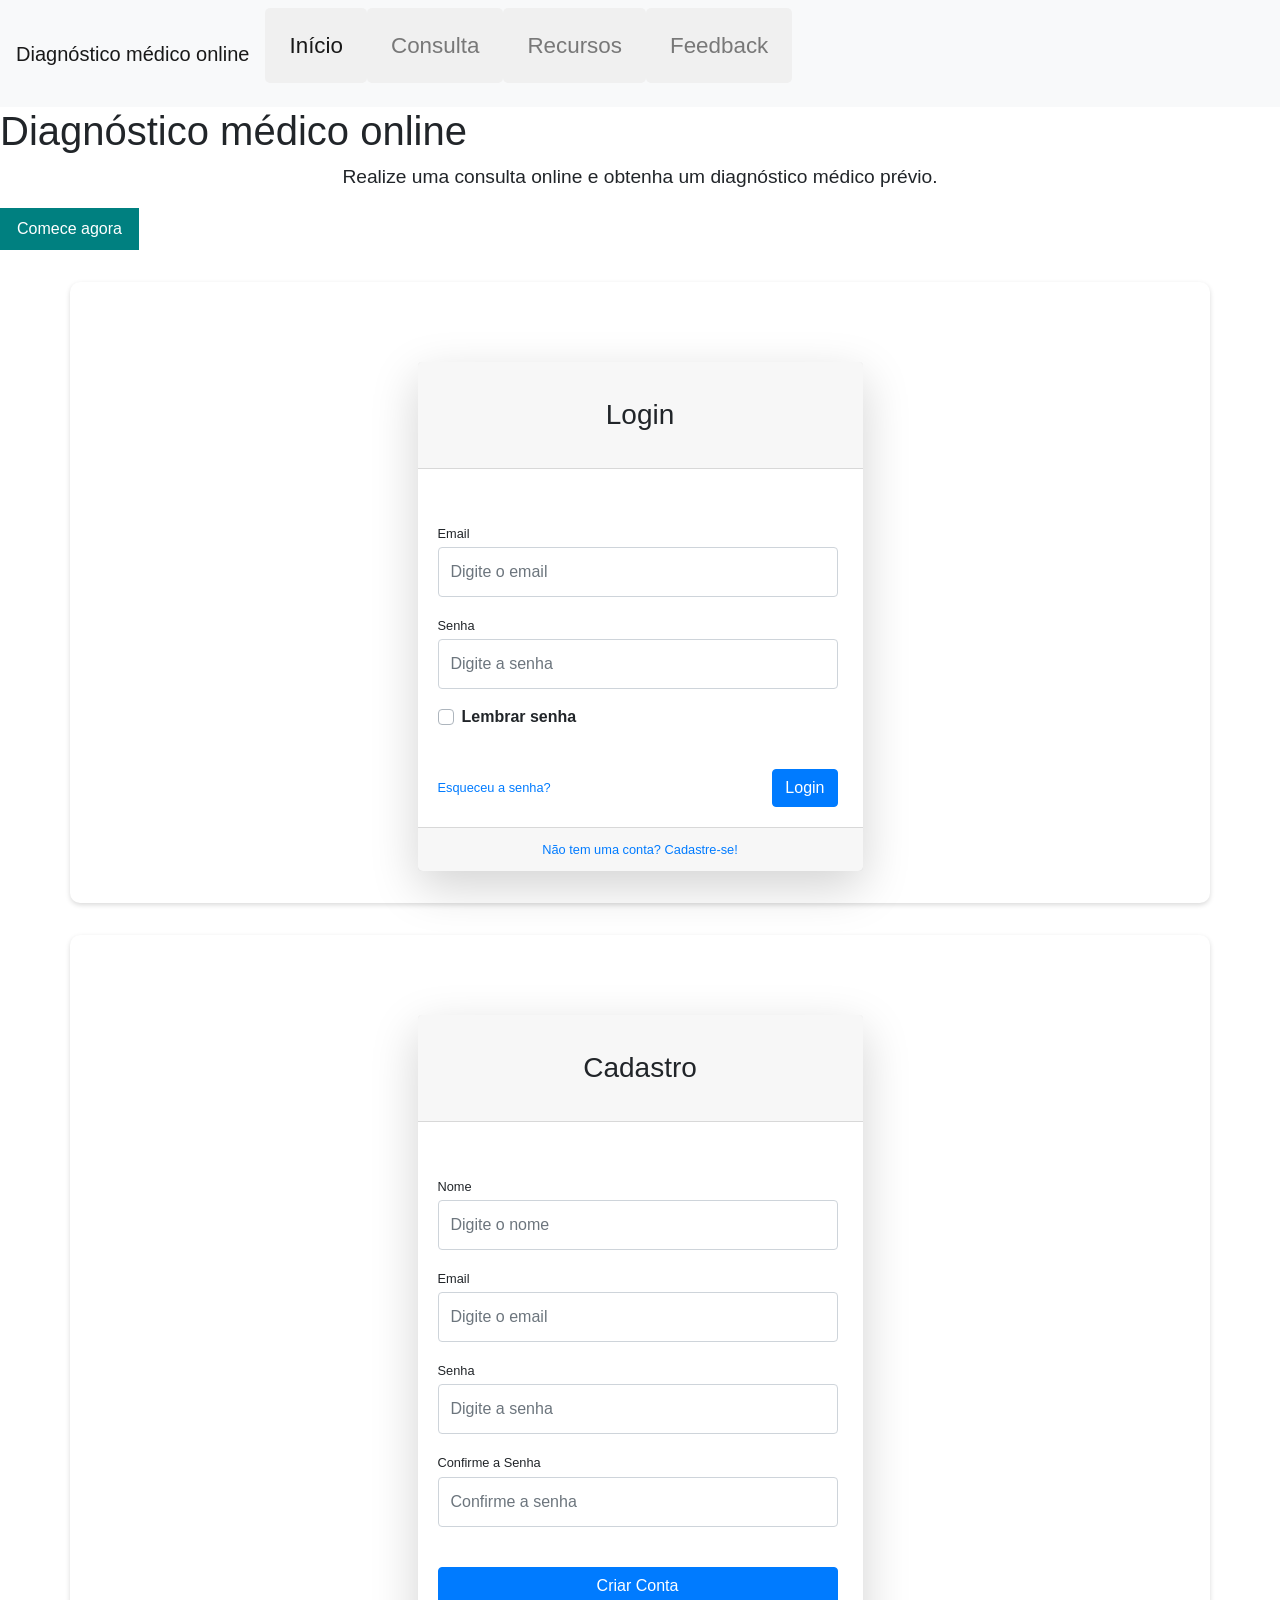
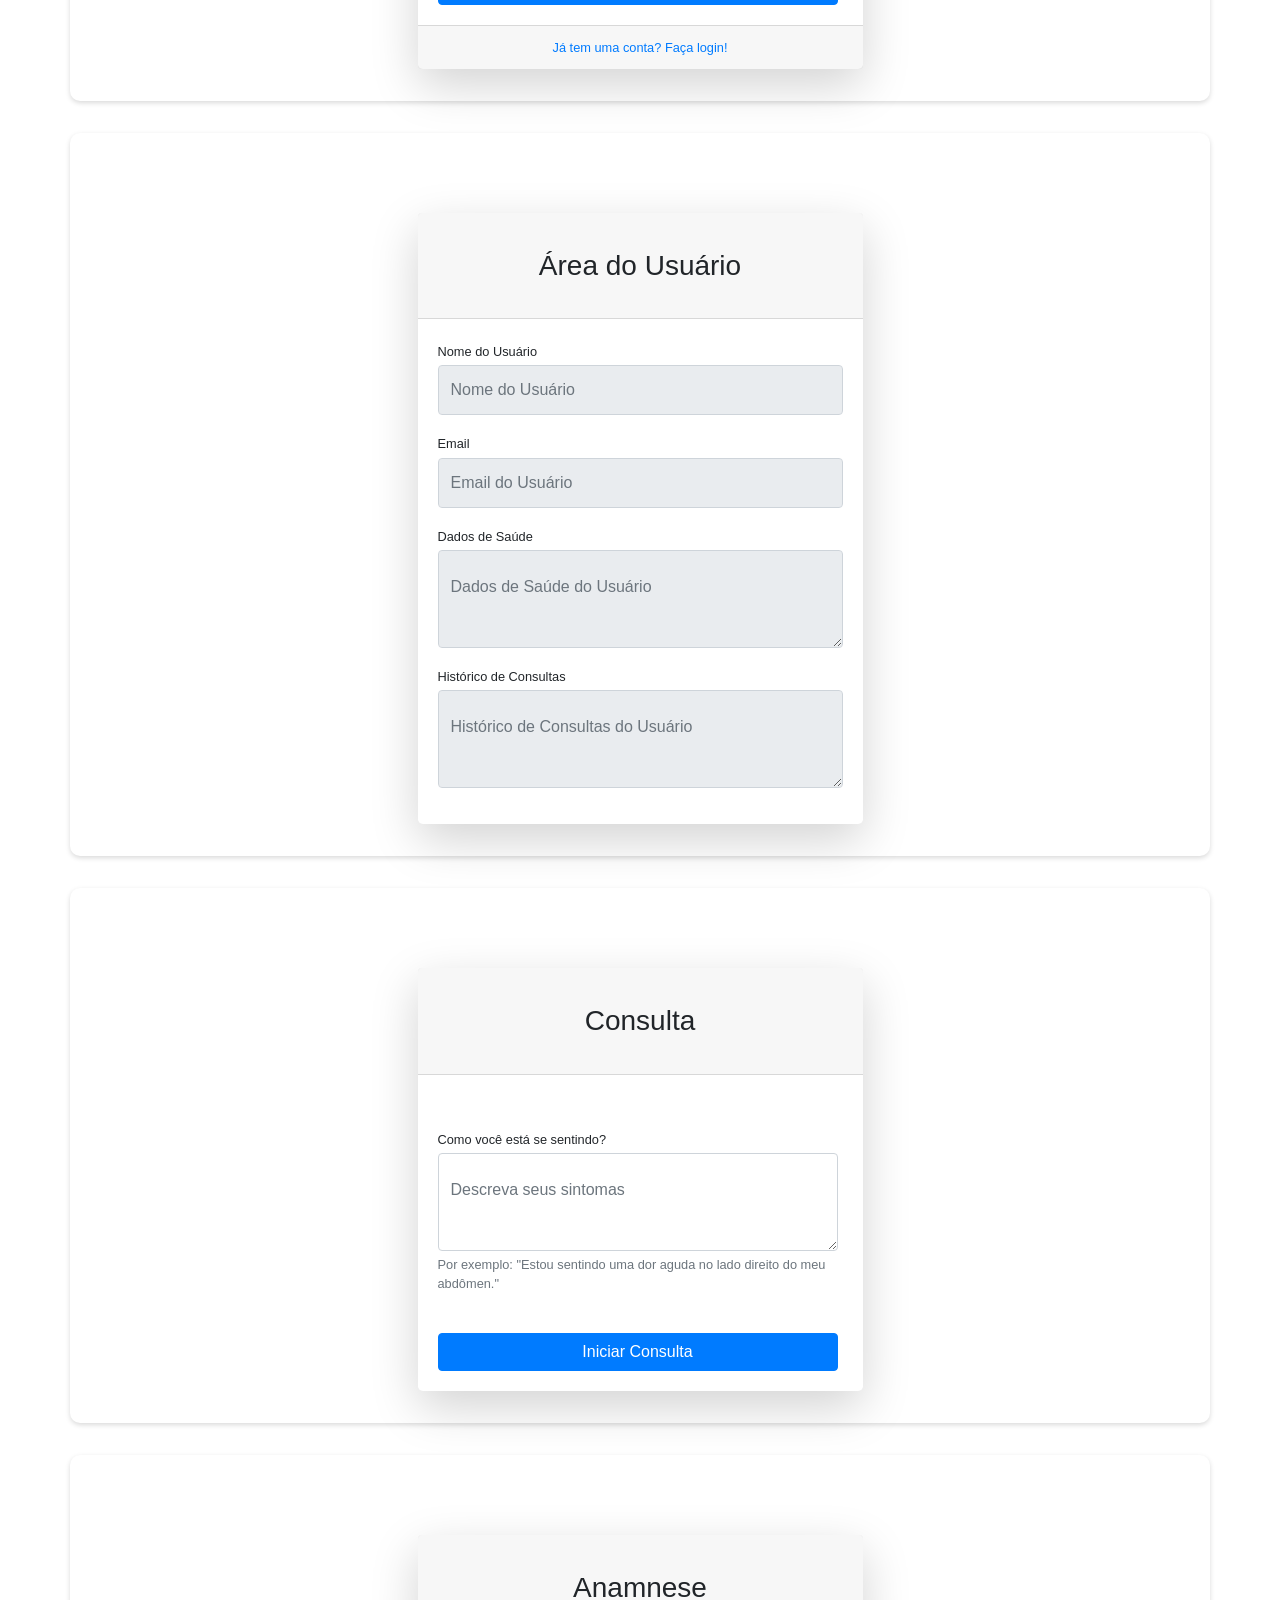
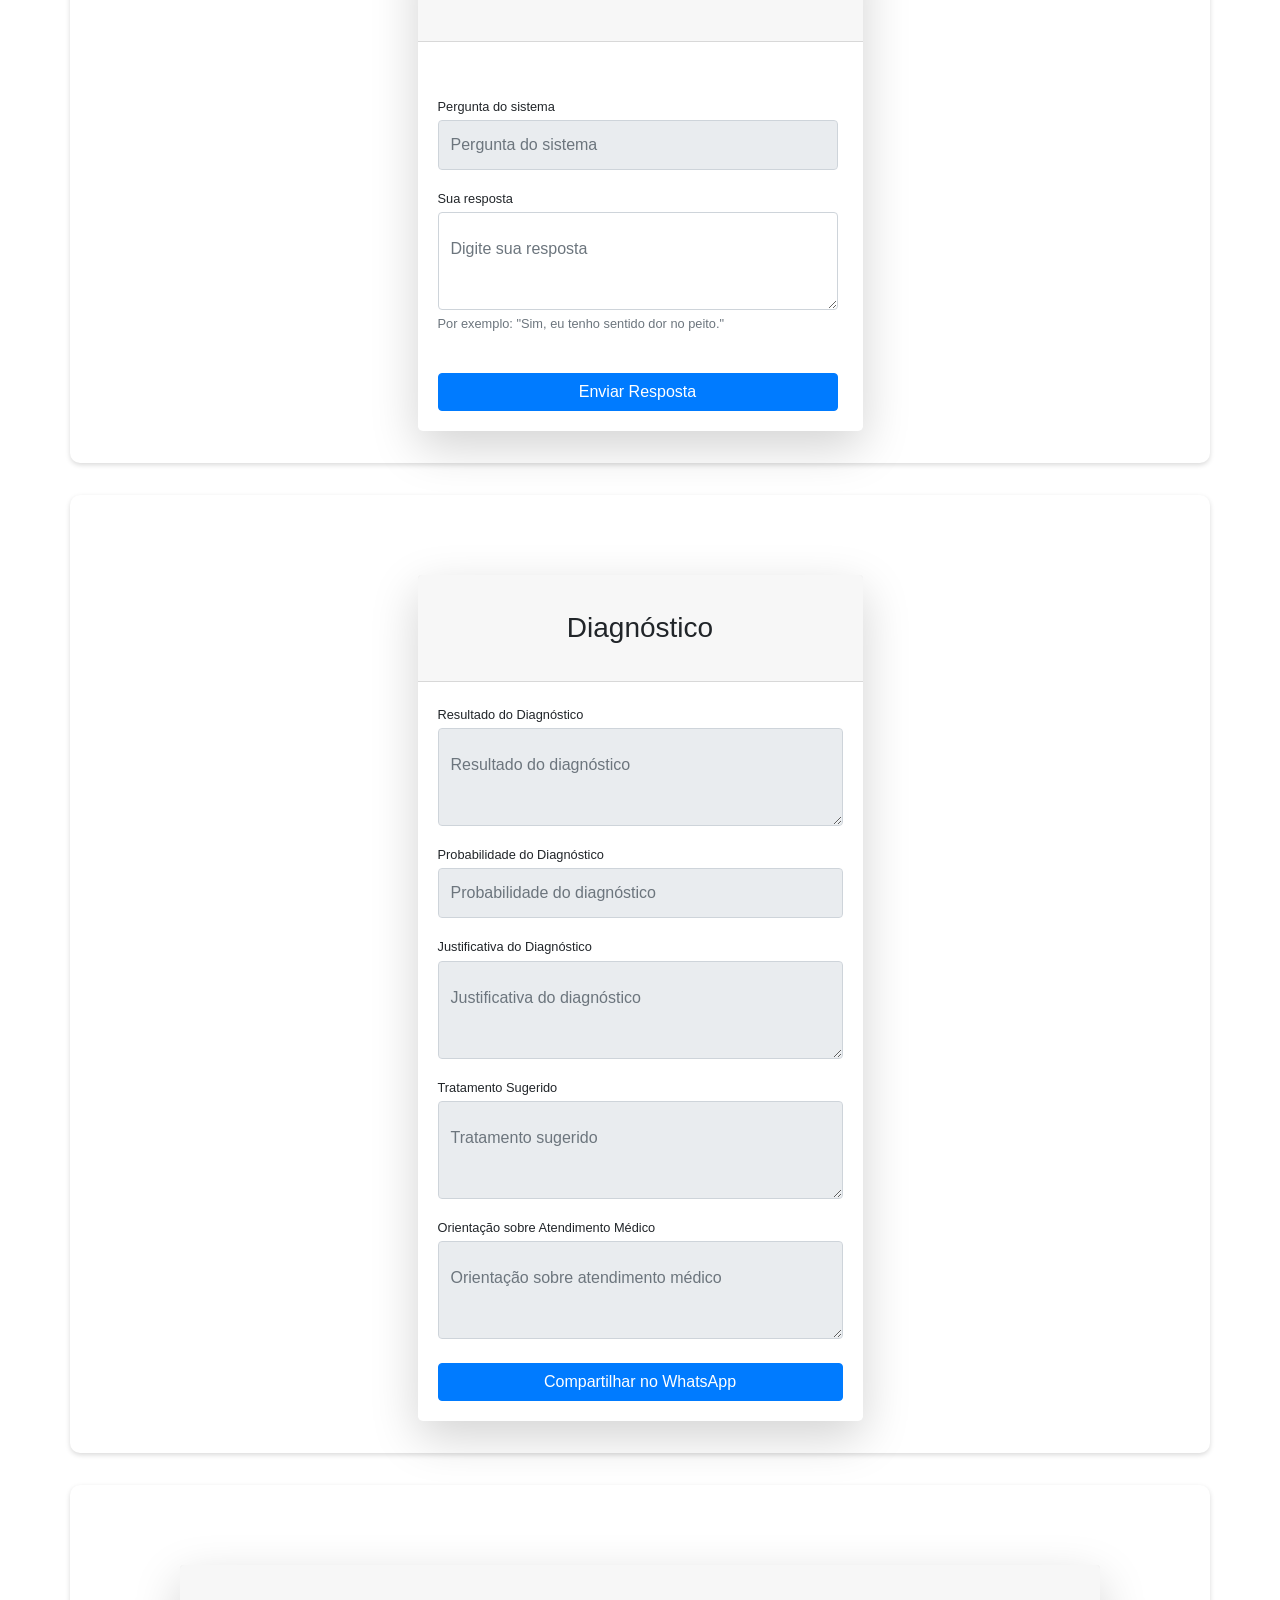
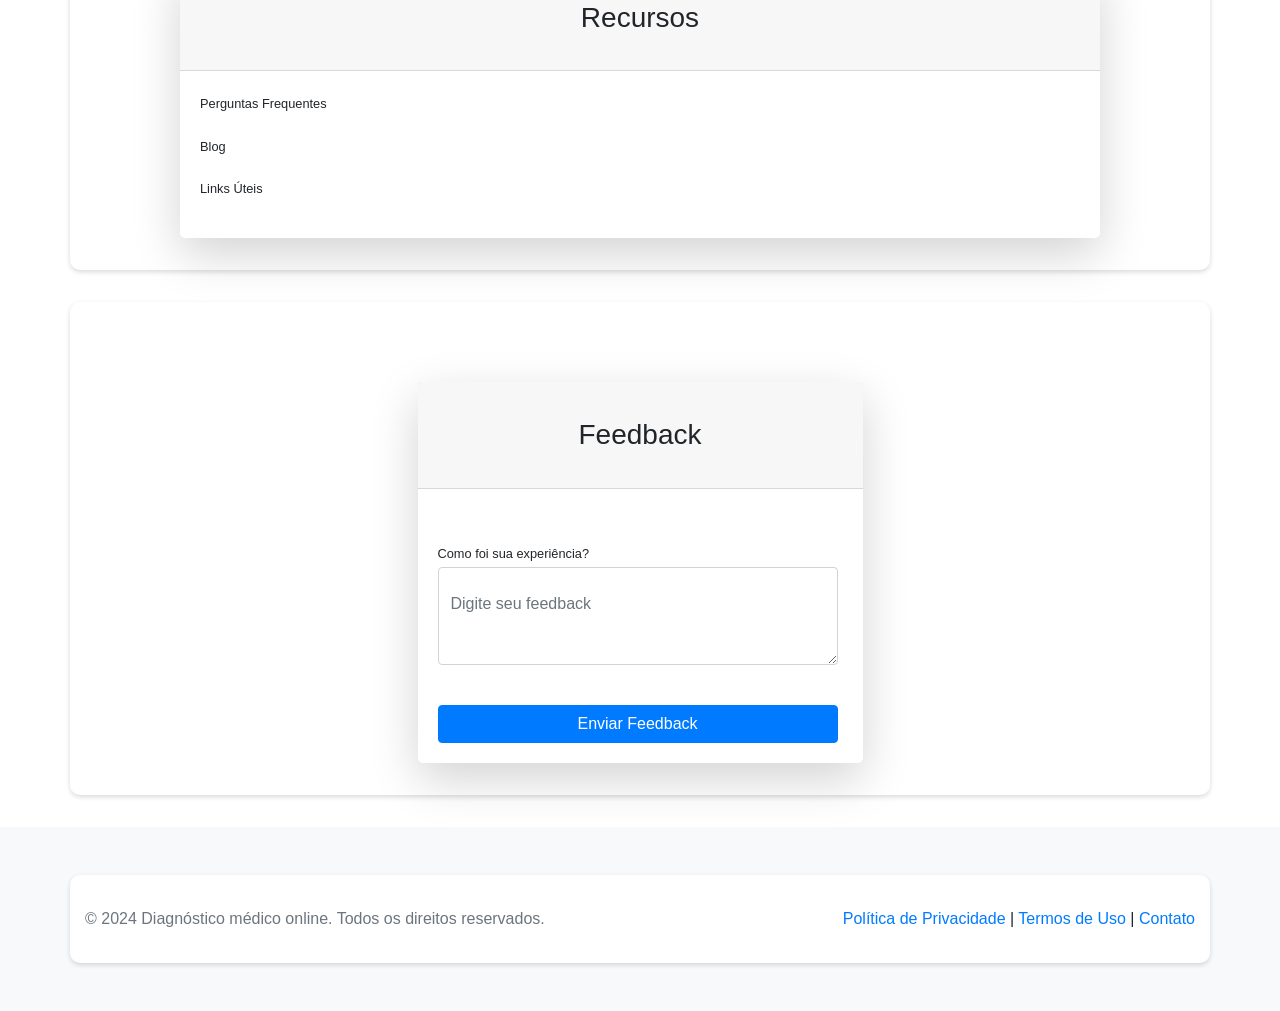
==== commit 9227e4ba: "Update index.html" ====
--- a/index.html
+++ b/index.html
@@ -8,7 +8,7 @@
 </head>
 <body>
     <div id="root"></div>
-    <script src="main.js">
+    <script src="main.js"></script> 
     <header>
         <nav class="navbar navbar-expand-lg navbar-light bg-light">
             <a class="navbar-brand" href="#">Diagnóstico médico online</a>
@@ -296,6 +296,6 @@
           </div>
         </div>
       </footer>
-  </script>     
+  <script src="main.js"></script>     
 </body>
 </html>
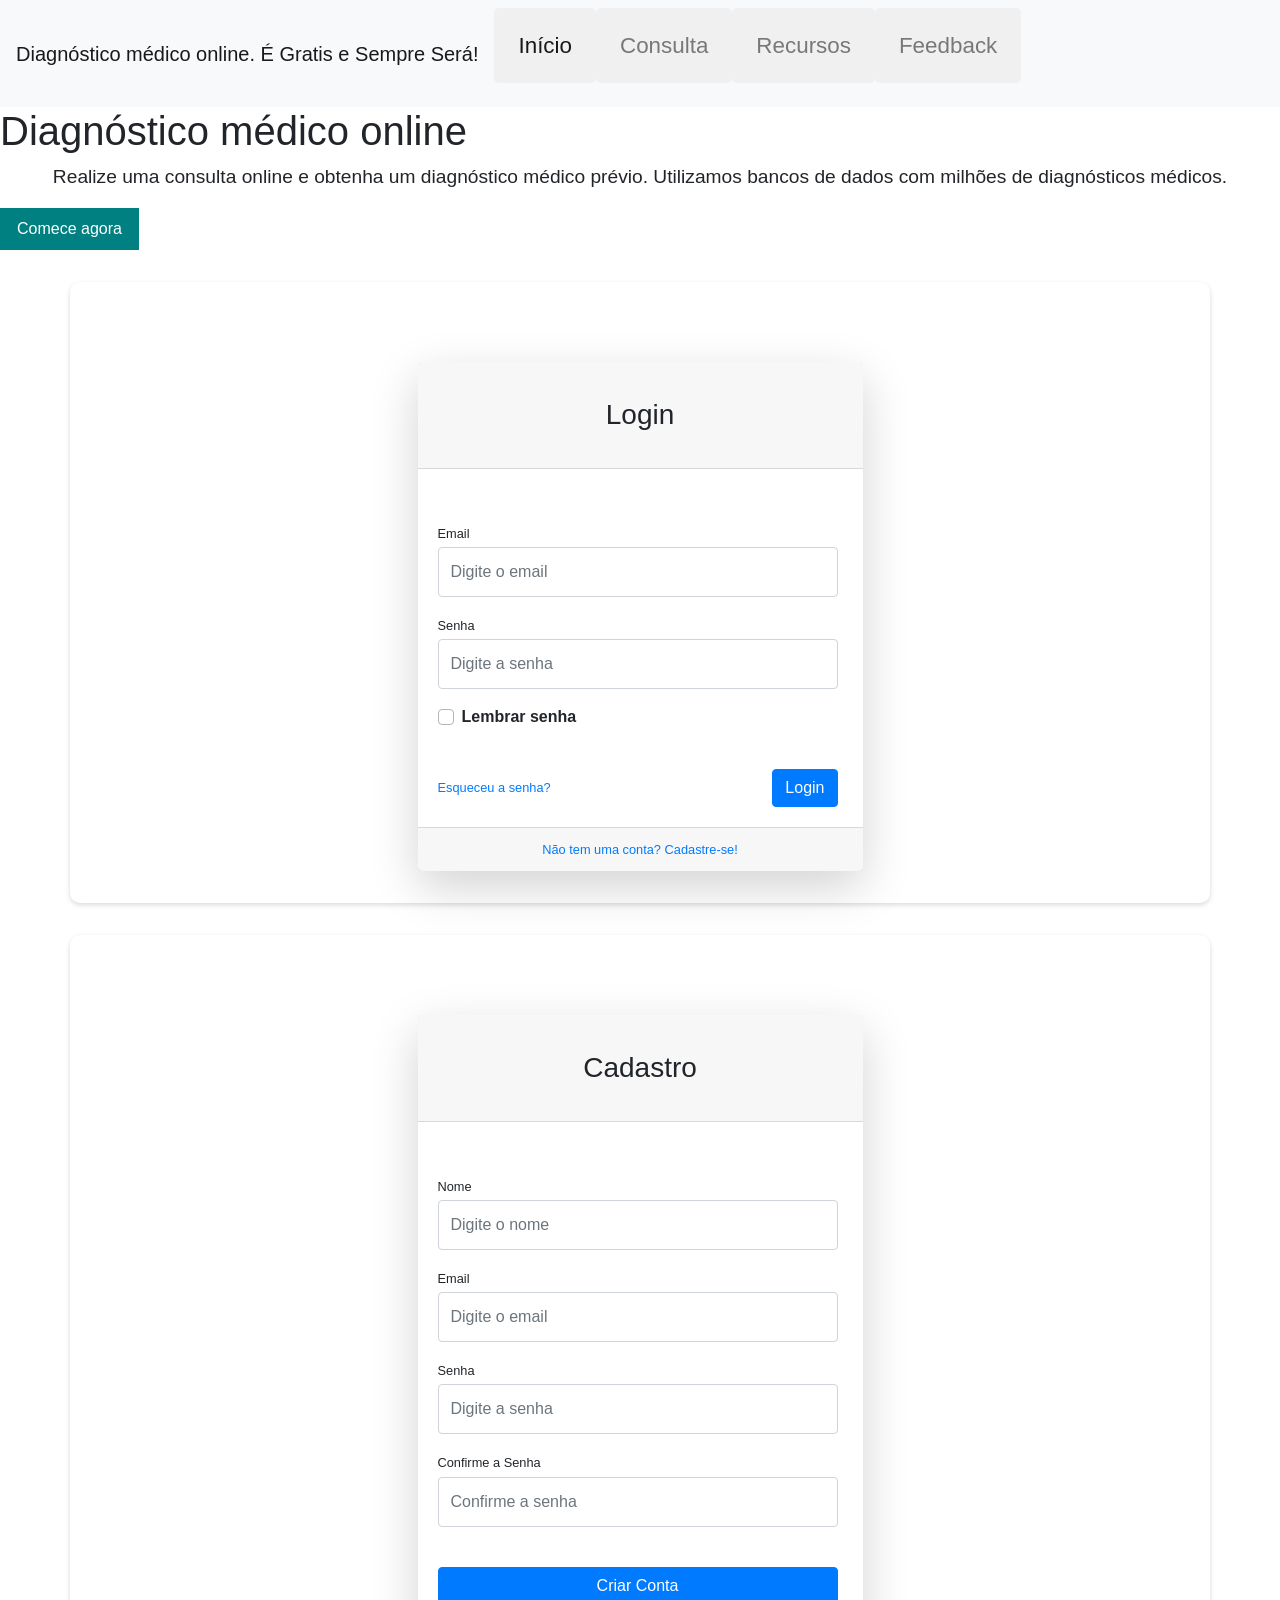
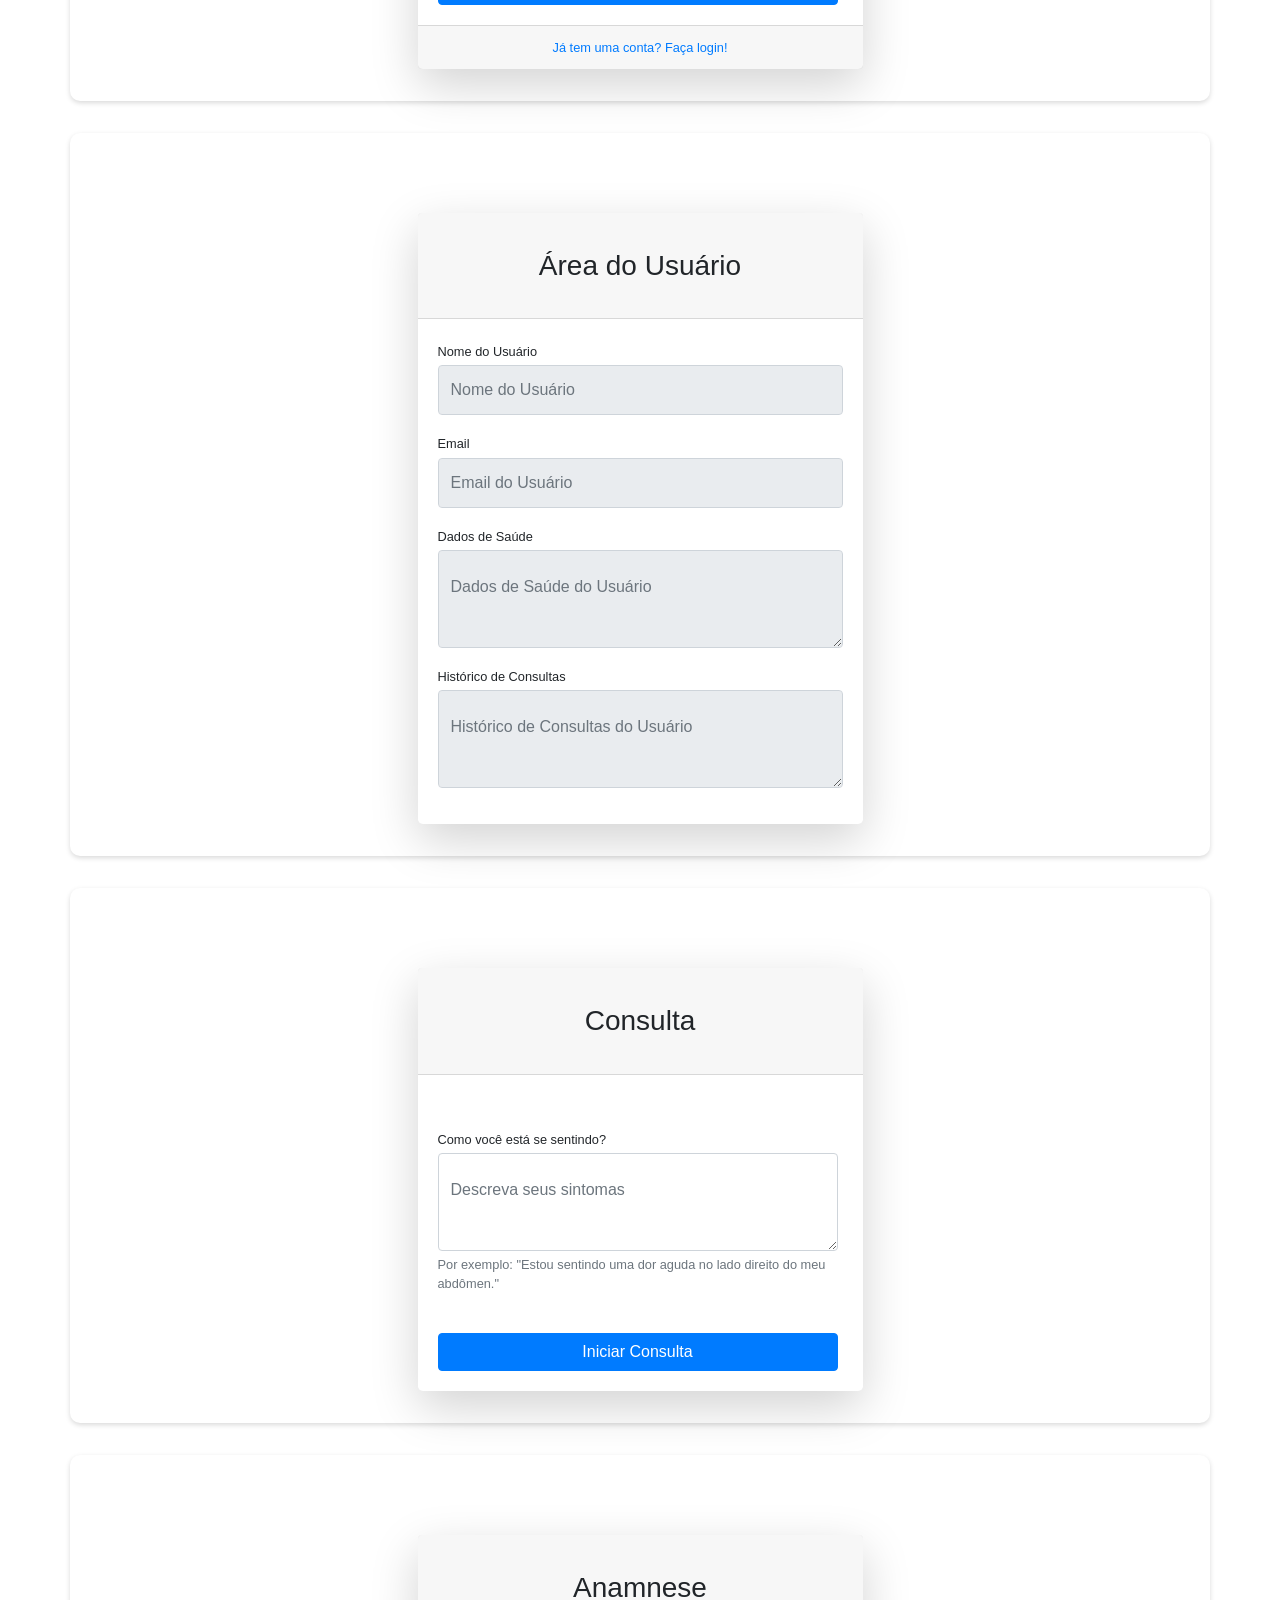
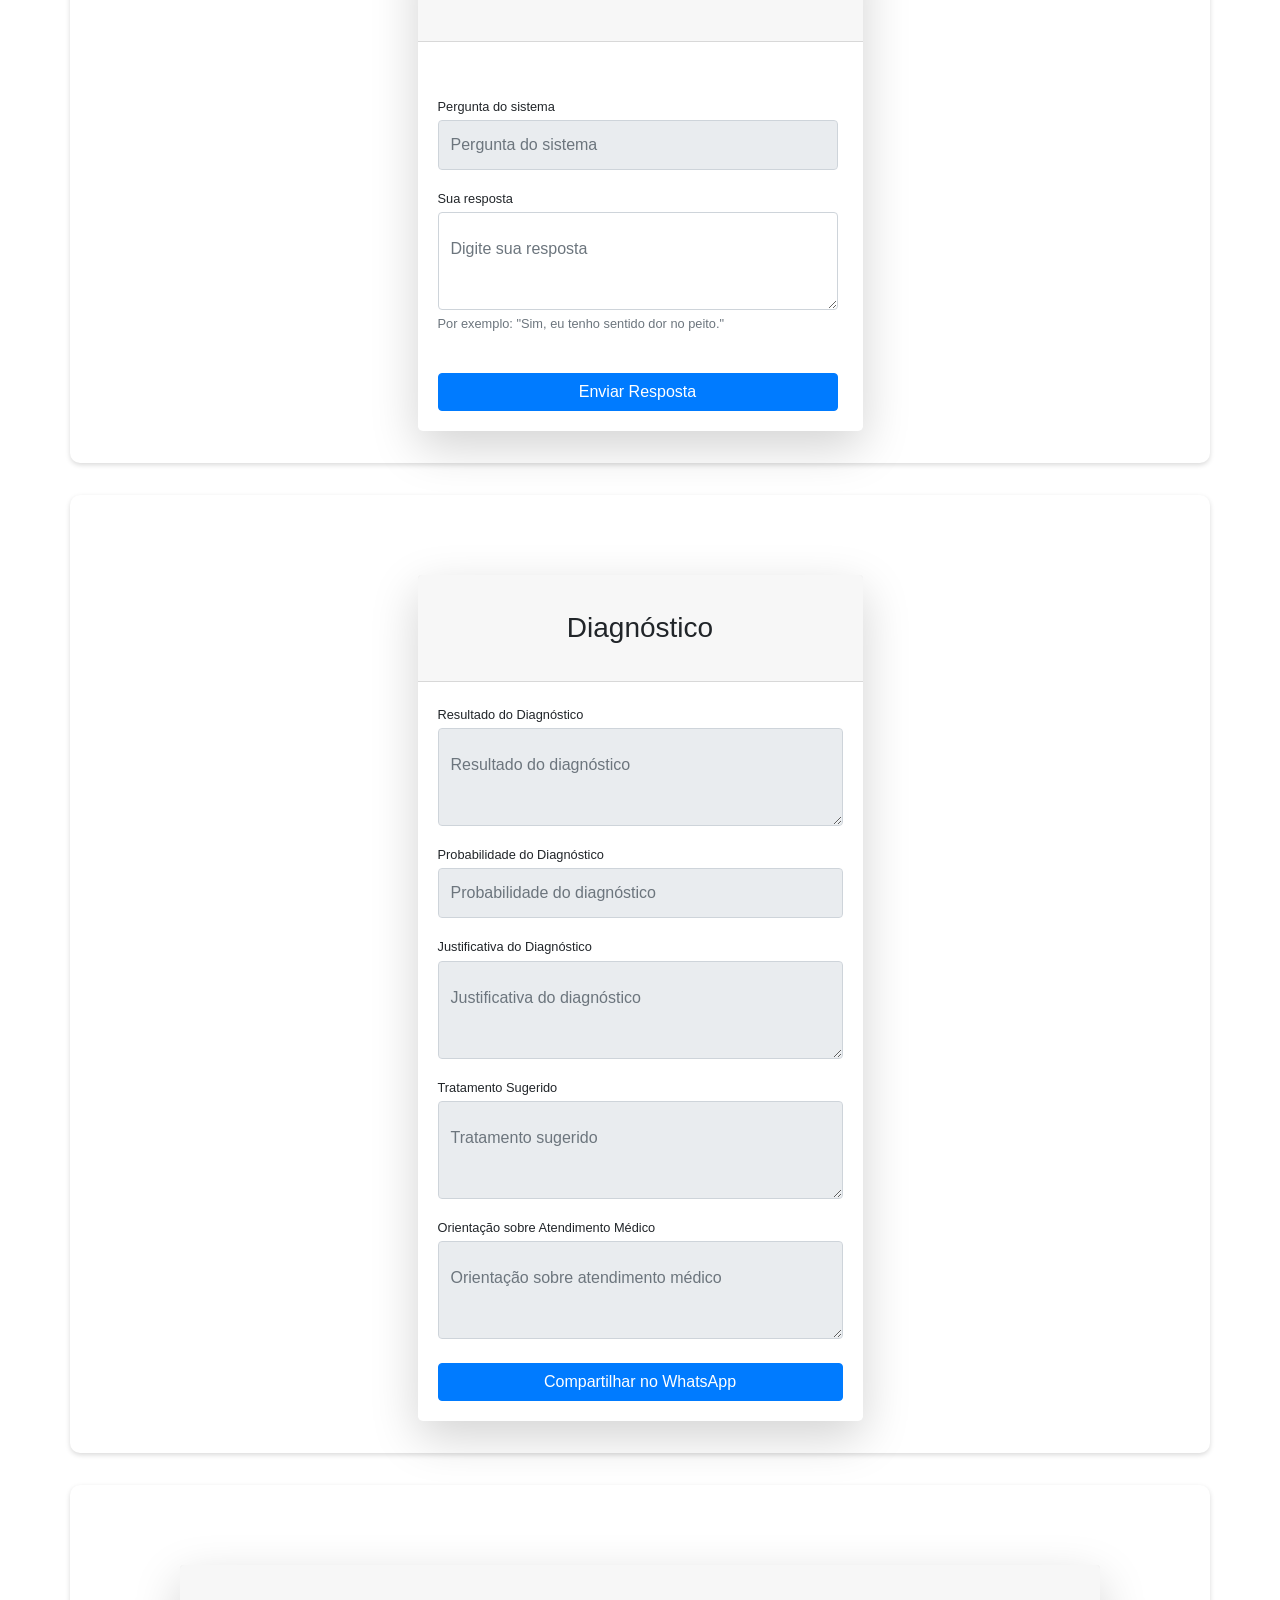
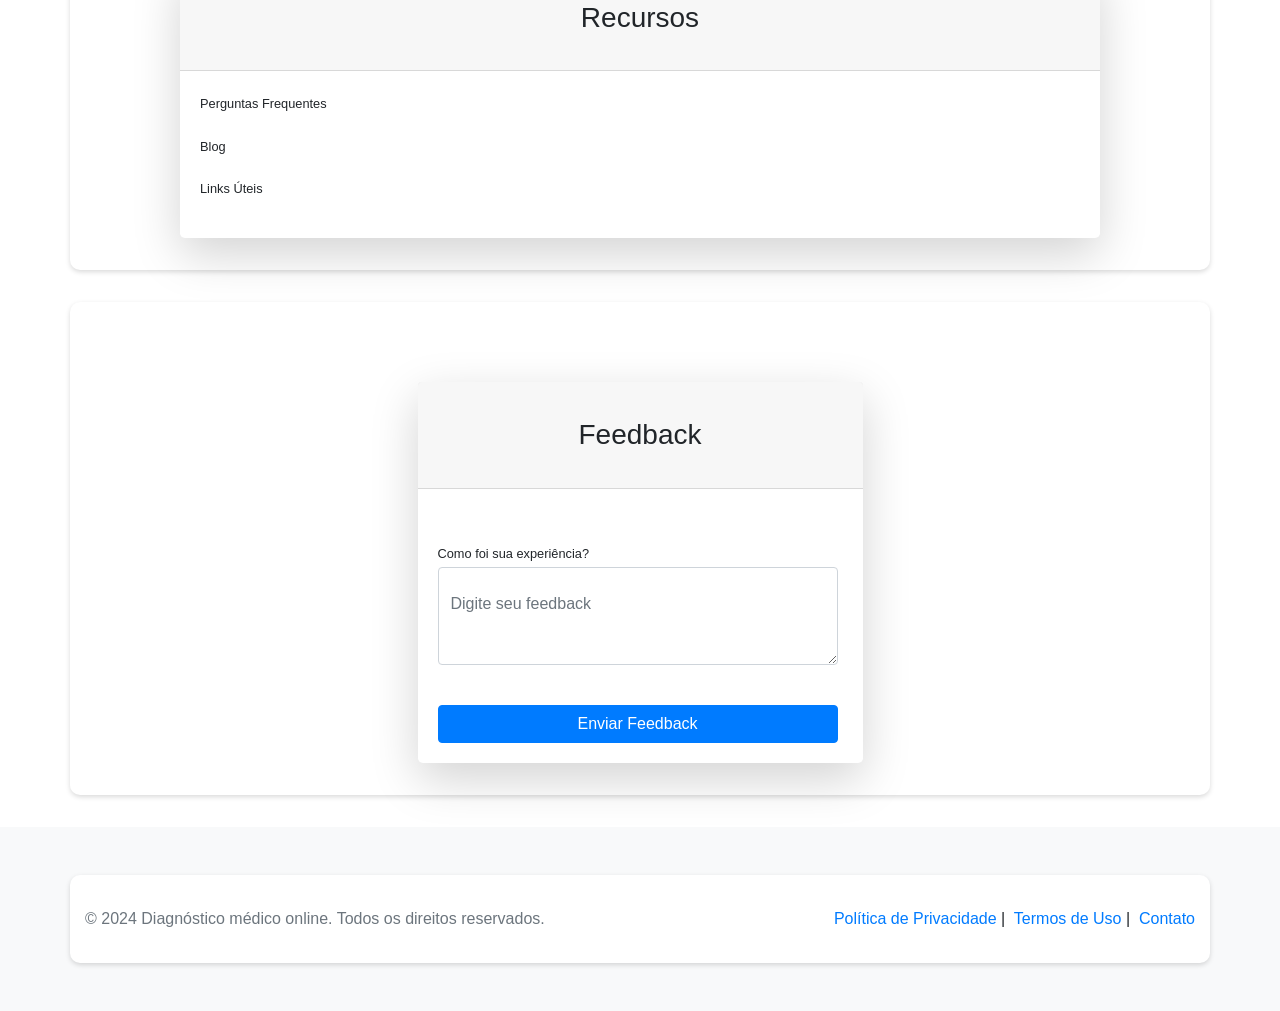
==== commit b8d2e541: "Update index.html" ====
--- a/index.html
+++ b/index.html
@@ -7,11 +7,9 @@
     <link rel="stylesheet" href="https://stackpath.bootstrapcdn.com/bootstrap/4.3.1/css/bootstrap.min.css">
 </head>
 <body>
-    <div id="root"></div>
-    <script src="main.js"></script> 
     <header>
         <nav class="navbar navbar-expand-lg navbar-light bg-light">
-            <a class="navbar-brand" href="#">Diagnóstico médico online</a>
+            <a class="navbar-brand" href="#">Diagnóstico médico online. É Gratis e Sempre Será!</a>
             <button class="navbar-toggler" type="button" data-toggle="collapse" data-target="#navbarNav" aria-controls="navbarNav" aria-expanded="false" aria-label="Toggle navigation">
               <span class="navbar-toggler-icon"></span>
             </button>
@@ -37,7 +35,7 @@
     <main>
         <section id="home">
             <h1>Diagnóstico médico online</h1>
-            <p>Realize uma consulta online e obtenha um diagnóstico médico prévio.</p>
+            <p>Realize uma consulta online e obtenha um diagnóstico médico prévio. Utilizamos bancos de dados com milhões de diagnósticos médicos.</p>
             <button>Comece agora</button>
         </section>
         
@@ -286,16 +284,19 @@
         
     </main>
 
-    <footer class="footer mt-auto py-3 bg-light">
-        <div class="container">
-          <span class="text-muted">© 2024 Diagnóstico médico online. Todos os direitos reservados.</span>
-          <div class="float-right">
-            <a href="#">Política de Privacidade</a> | 
-            <a href="#">Termos de Uso</a> | 
-            <a href="#">Contato</a>
+        <footer class="footer mt-auto py-3 bg-light">
+          <div class="container">
+            <span class="text-muted">© 2024 Diagnóstico médico online. Todos os direitos reservados. </span>
+            <div class="float-right">
+              <a href="#">Política de Privacidade</a> | 
+              <a href="#">Termos de Uso</a> | 
+              <a href="#">Contato</a>
+            </div>
+            <div id="versiculo-aleatorio"></div>
           </div>
-        </div>
-      </footer>
-  <script src="main.js"></script>     
+        </footer>
+
+      <div id="root"></div>
+    <script src="main.js"></script>      
 </body>
 </html>
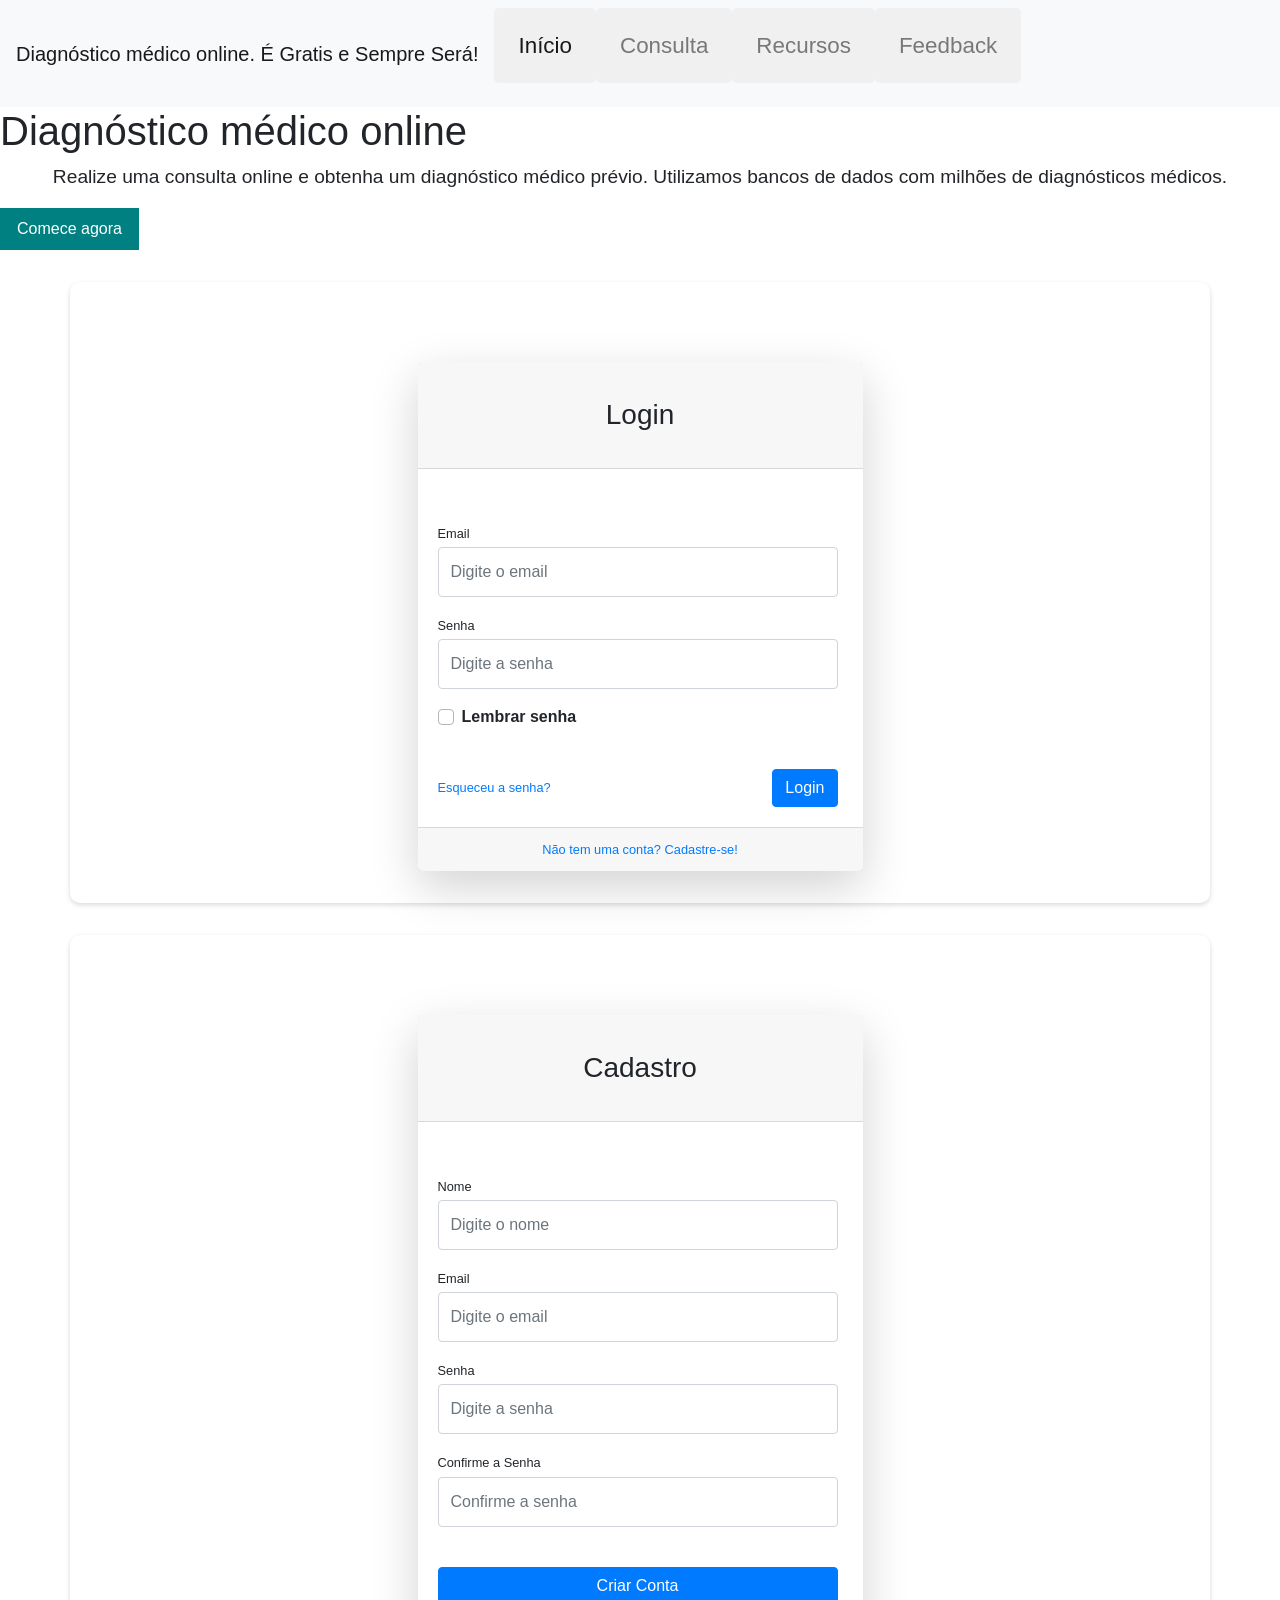
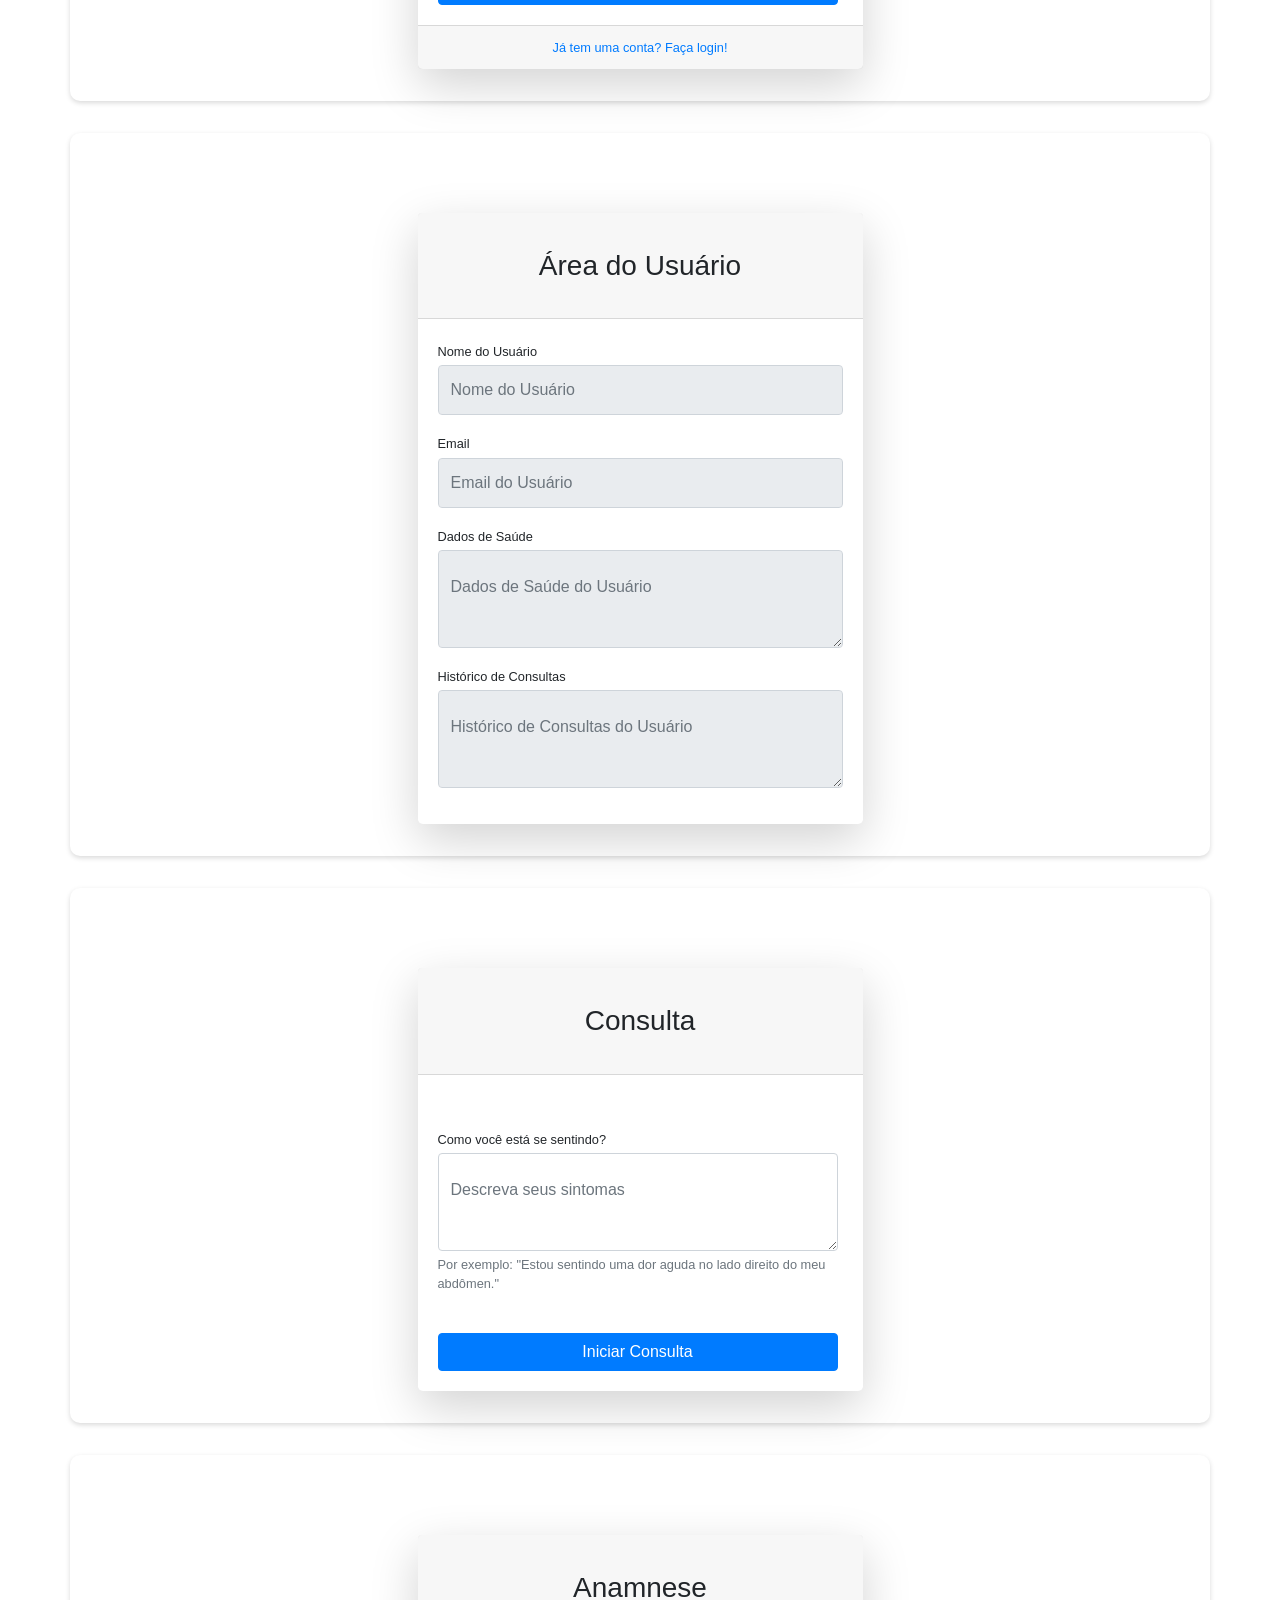
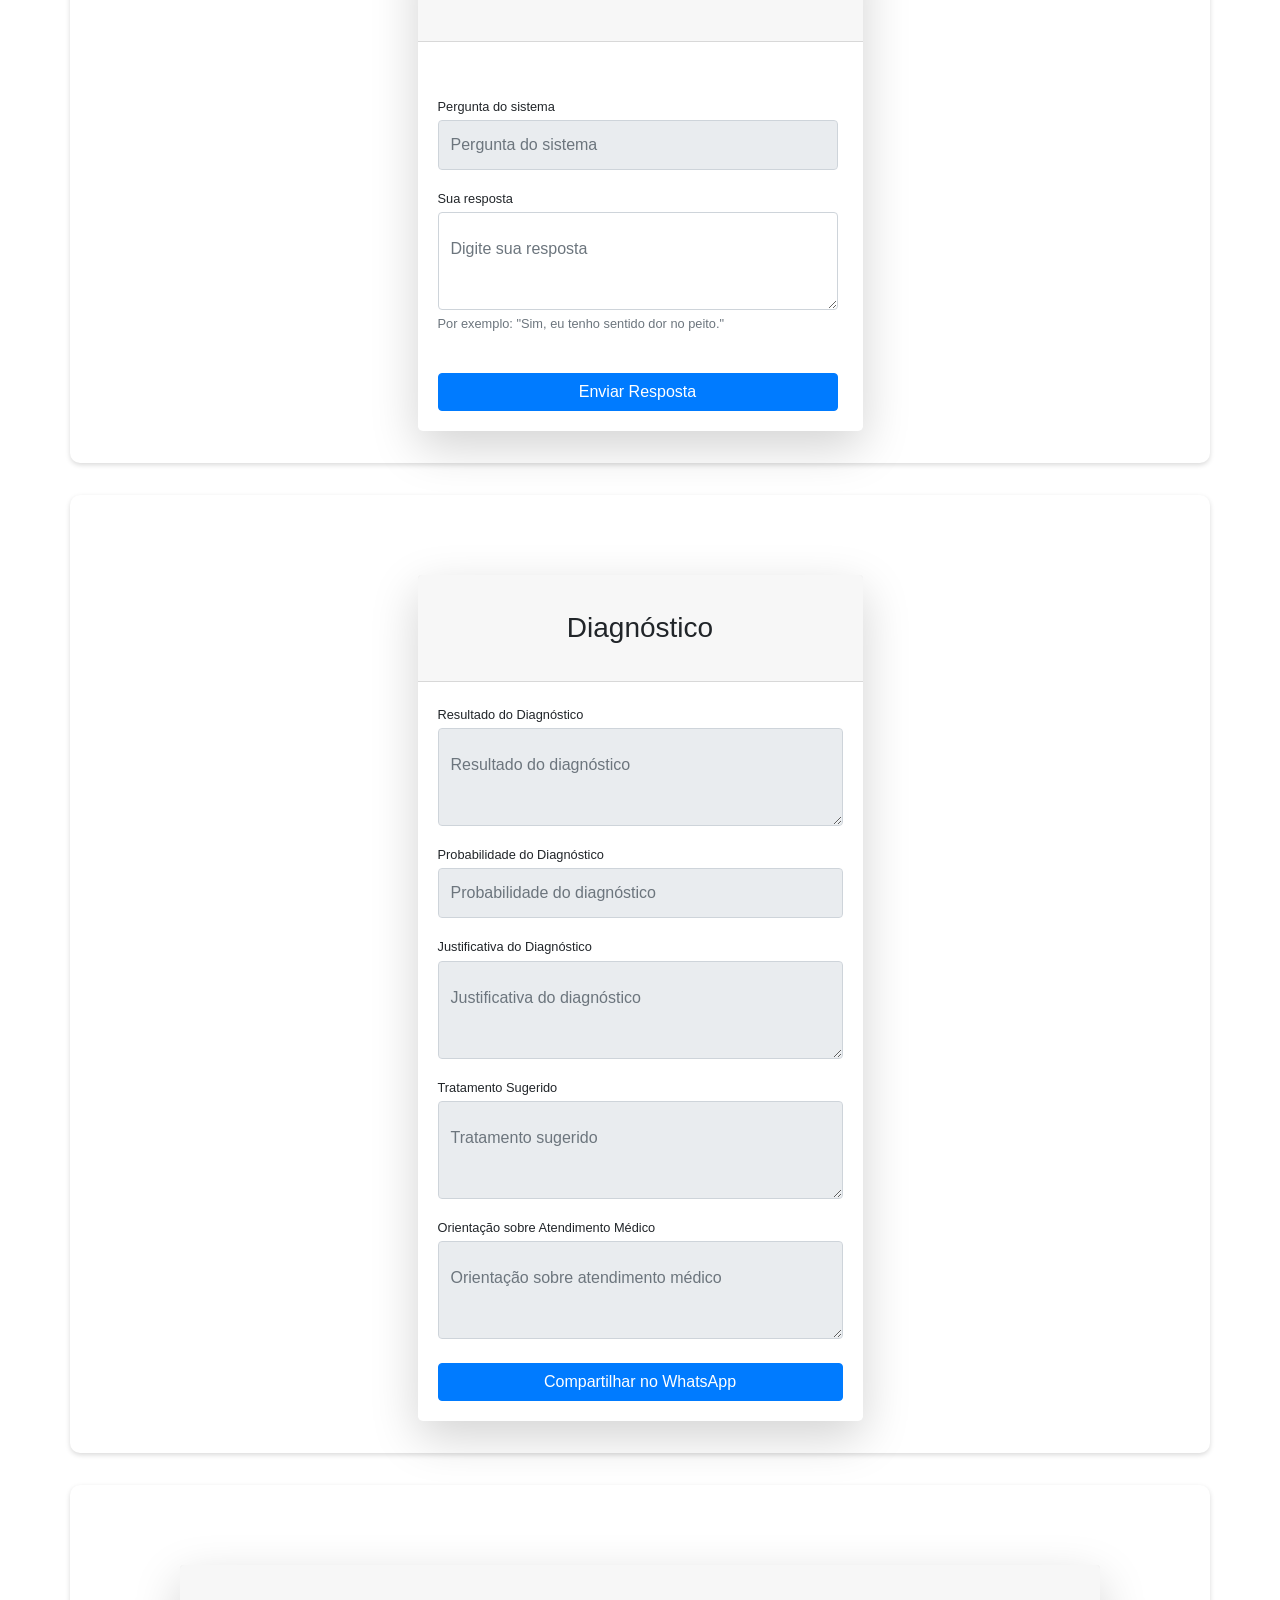
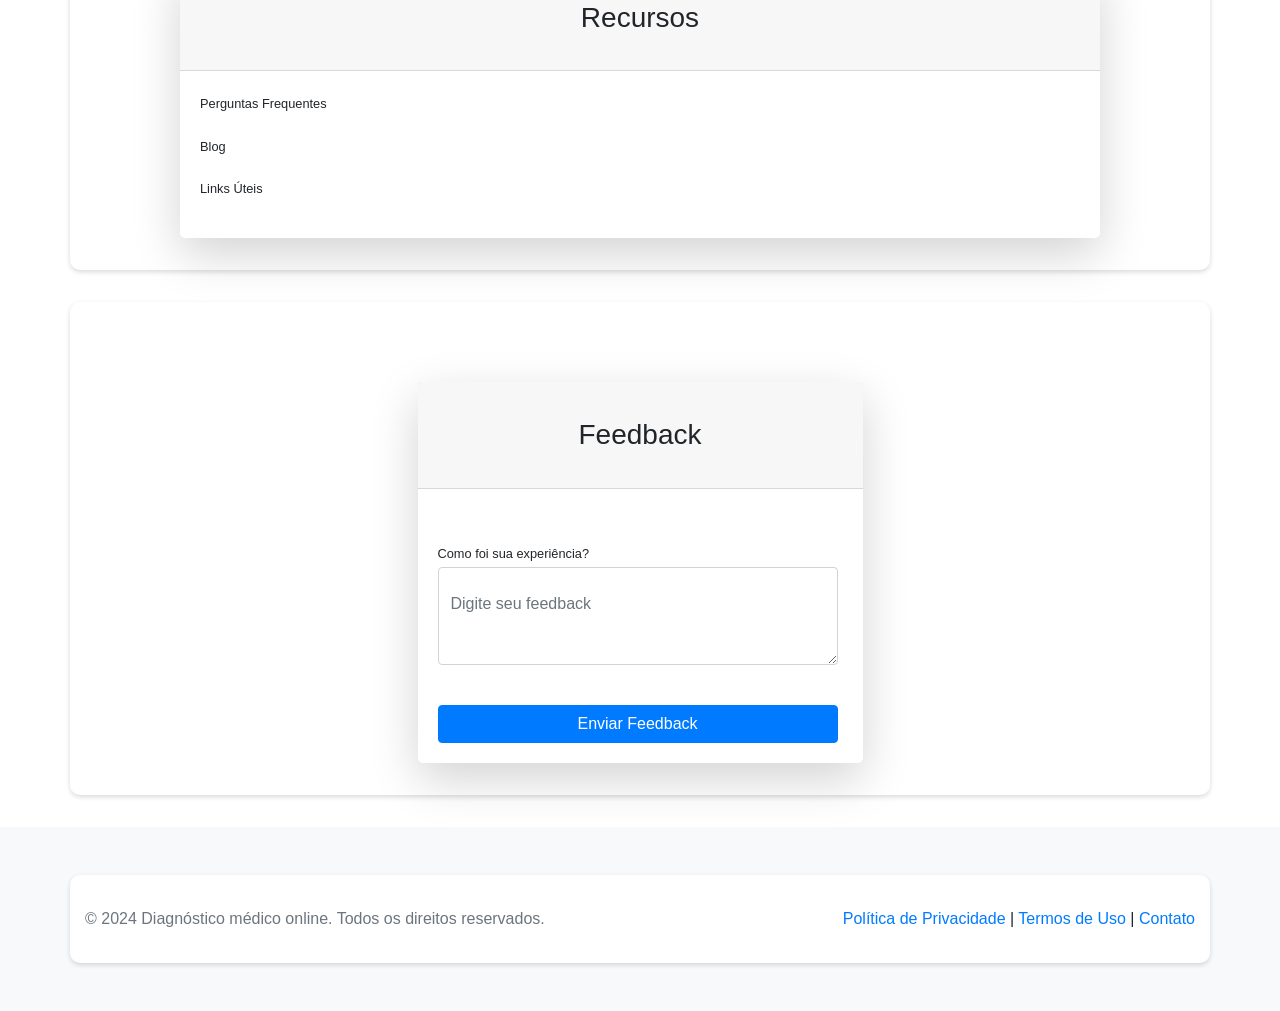
==== commit bc53c0f2: "Update index.html" ====
--- a/index.html
+++ b/index.html
@@ -283,20 +283,18 @@
         </section>
         
     </main>
-
-        <footer class="footer mt-auto py-3 bg-light">
-          <div class="container">
-            <span class="text-muted">© 2024 Diagnóstico médico online. Todos os direitos reservados. </span>
-            <div class="float-right">
-              <a href="#">Política de Privacidade</a> | 
-              <a href="#">Termos de Uso</a> | 
-              <a href="#">Contato</a>
-            </div>
+    <footer class="footer mt-auto py-3 bg-light">
+        <div class="container">
+          <span class="text-muted">© 2024 Diagnóstico médico online. Todos os direitos reservados.</span>
+          <div class="float-right">
+            <a href="#">Política de Privacidade</a> | 
+            <a href="#">Termos de Uso</a> | 
+            <a href="#">Contato</a>
+          </div>
             <div id="versiculo-aleatorio"></div>
-          </div>
-        </footer>
-
-      <div id="root"></div>
+        </div>
+      </footer>     
+    <div id="root"></div>
     <script src="main.js"></script>      
 </body>
 </html>
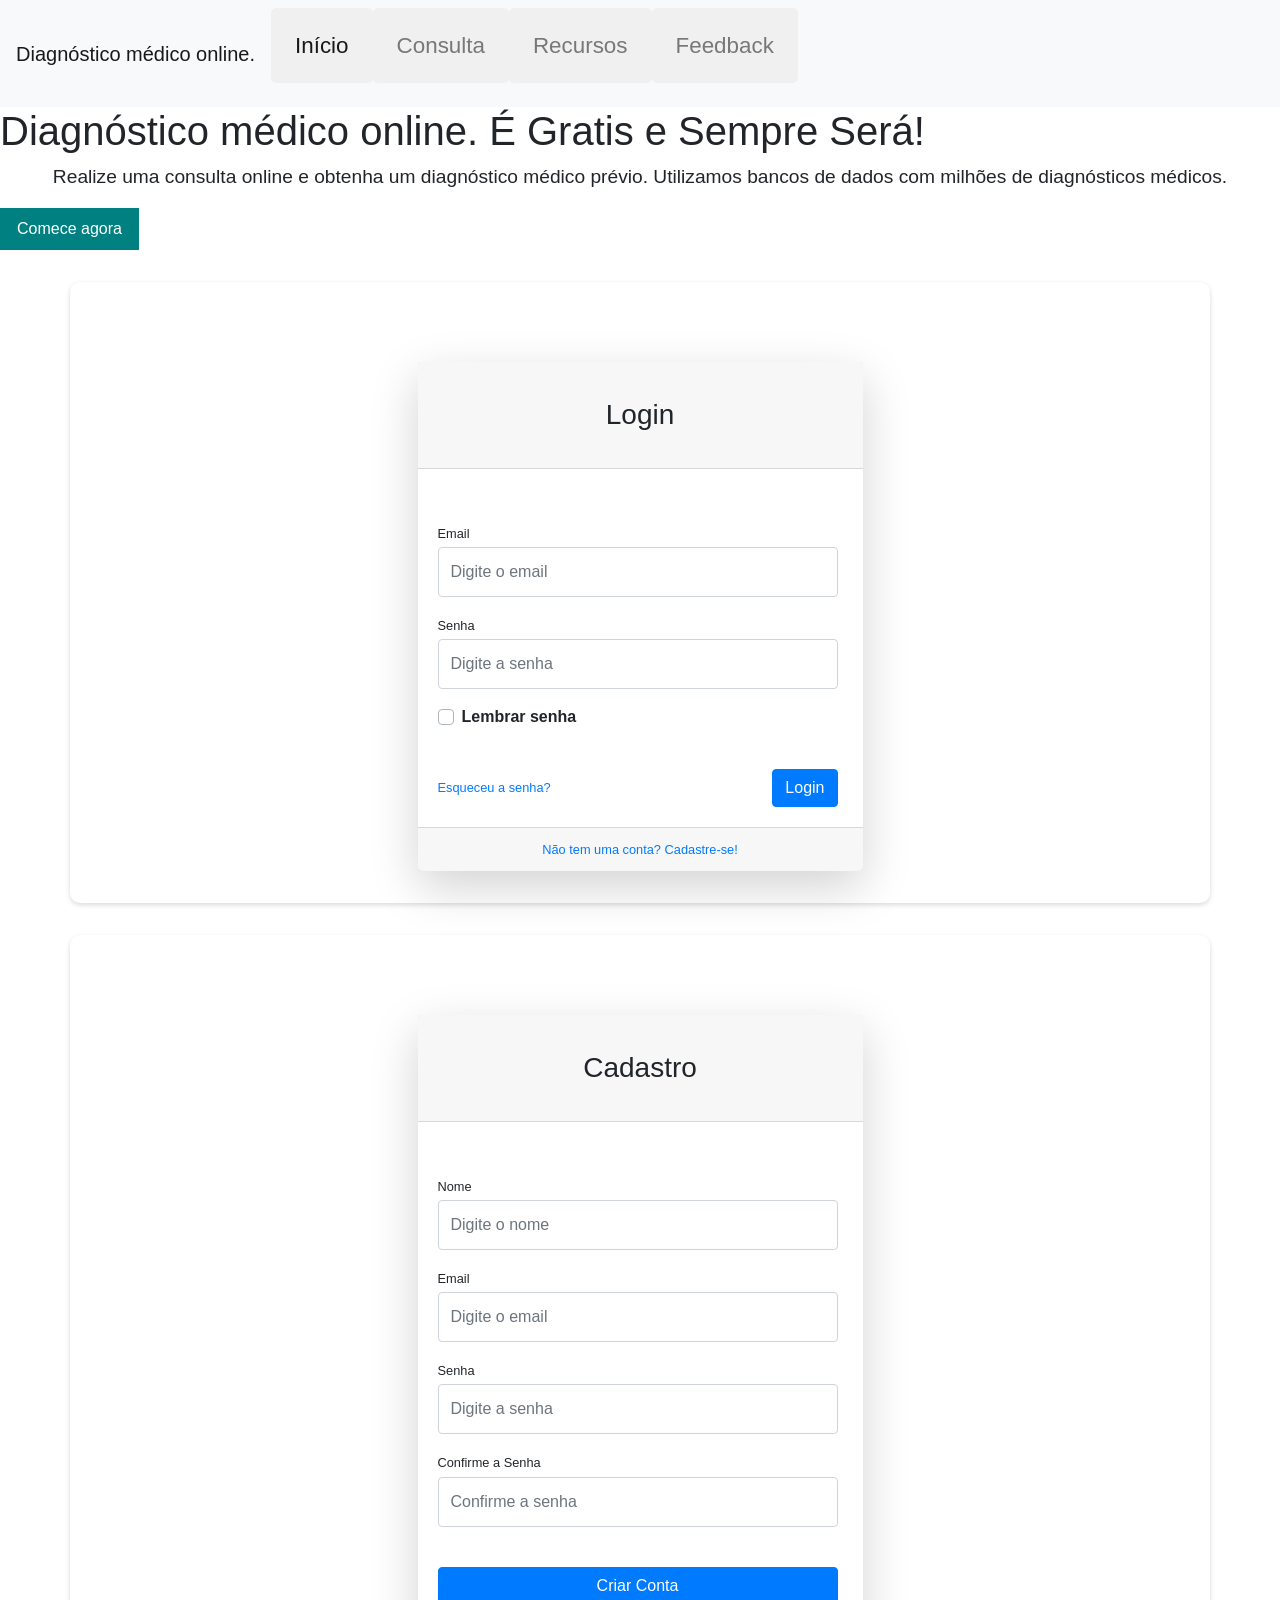
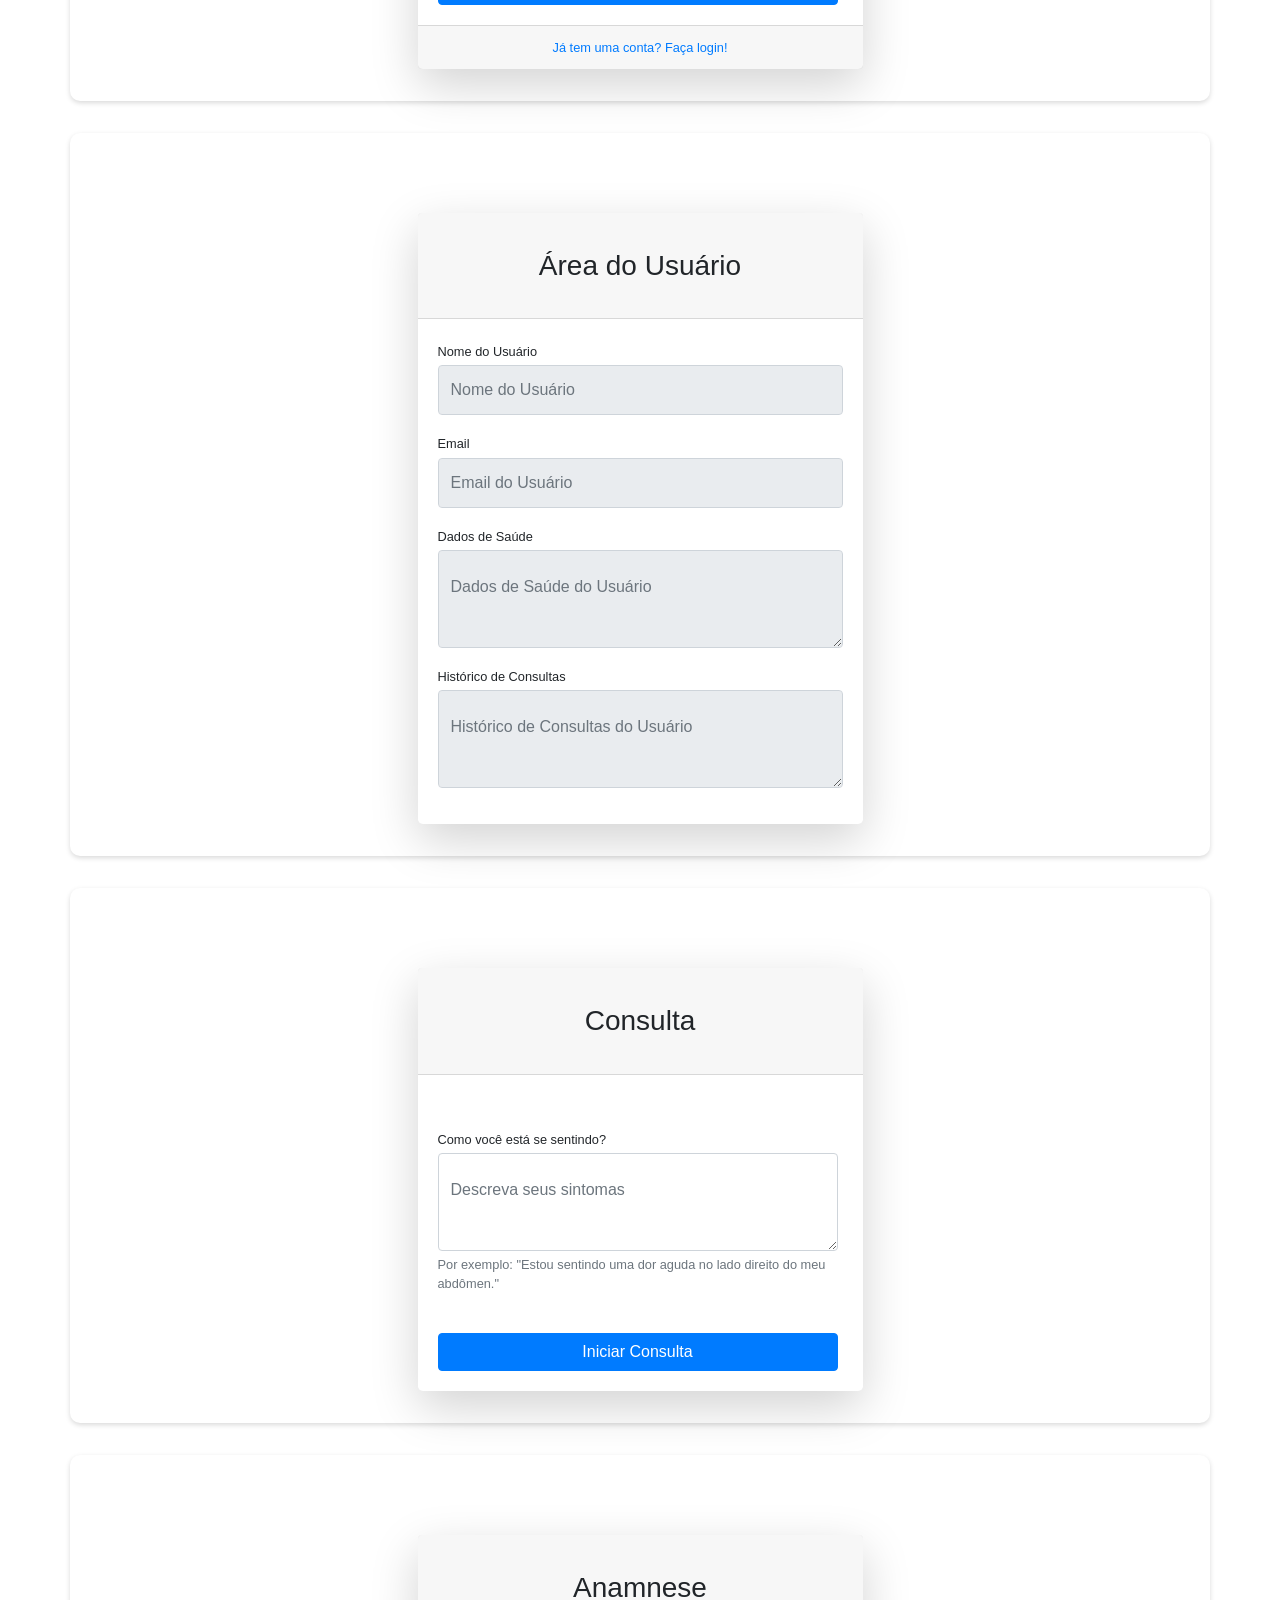
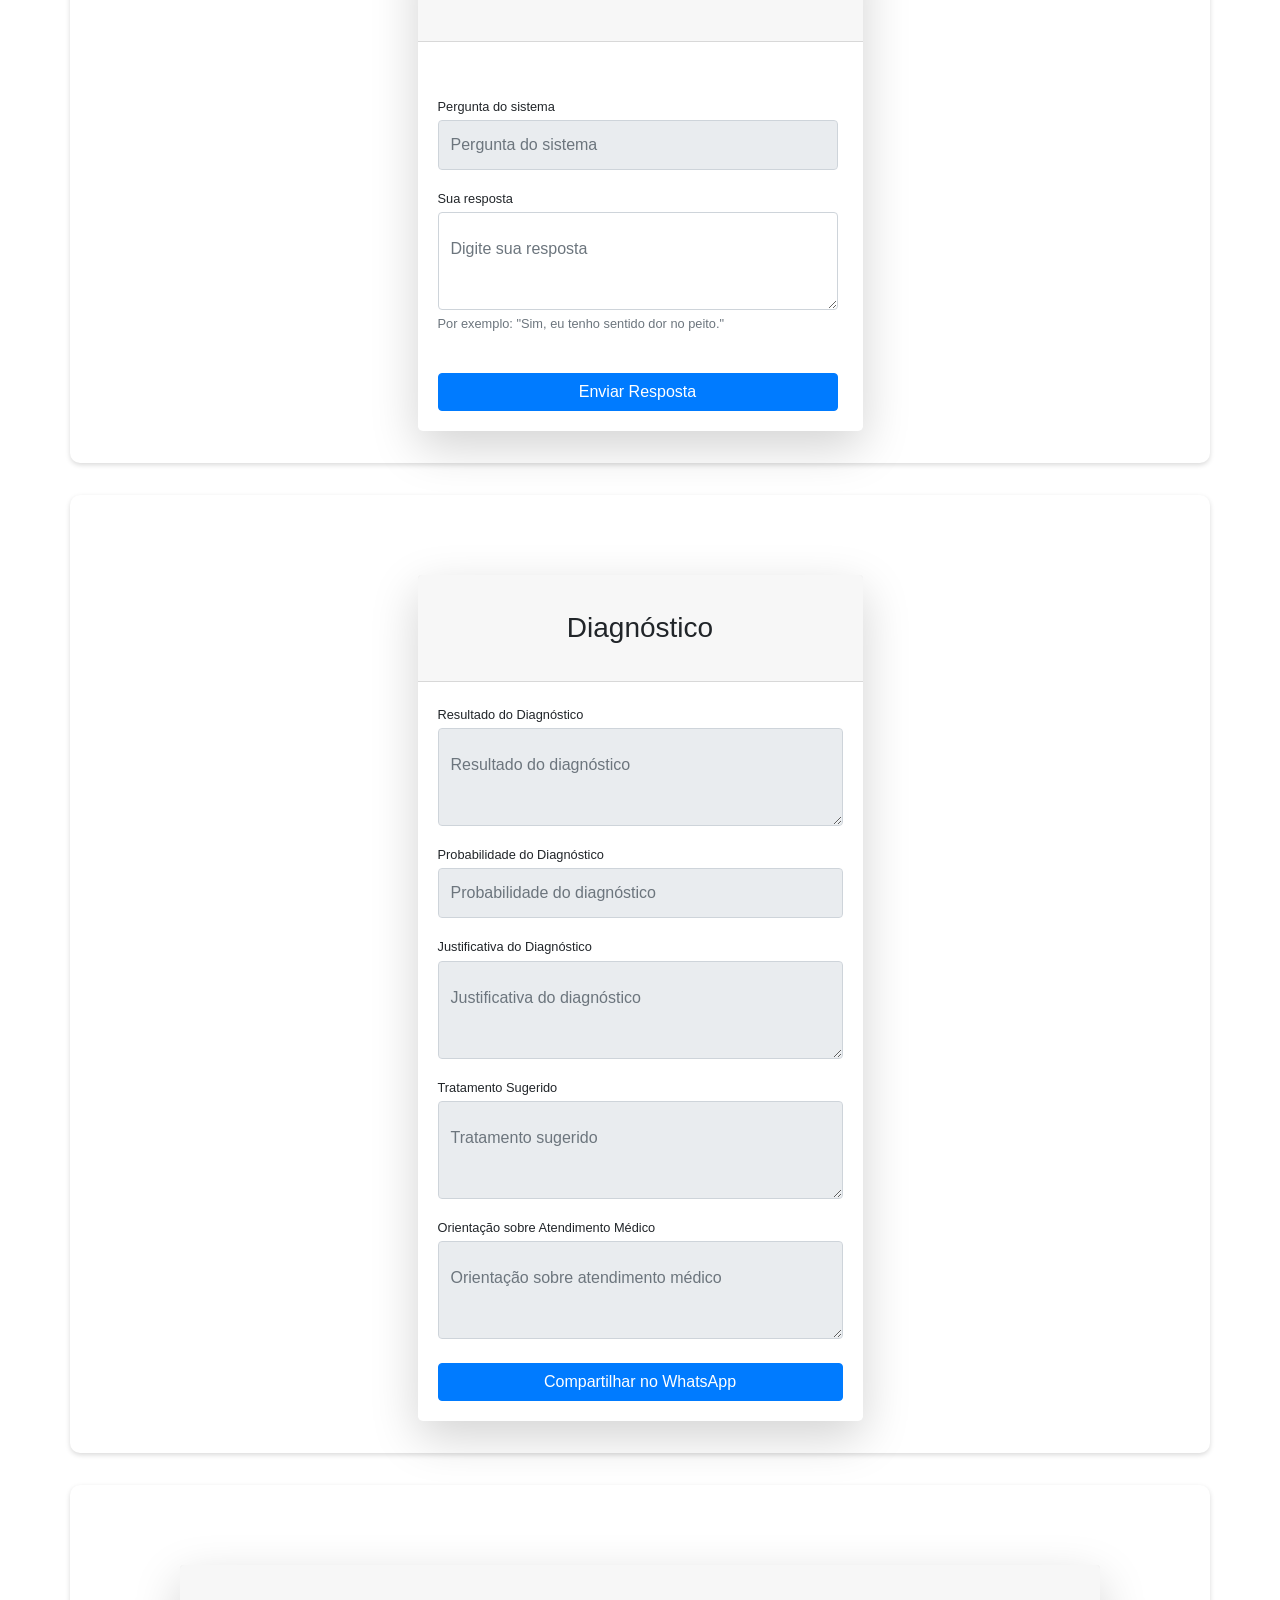
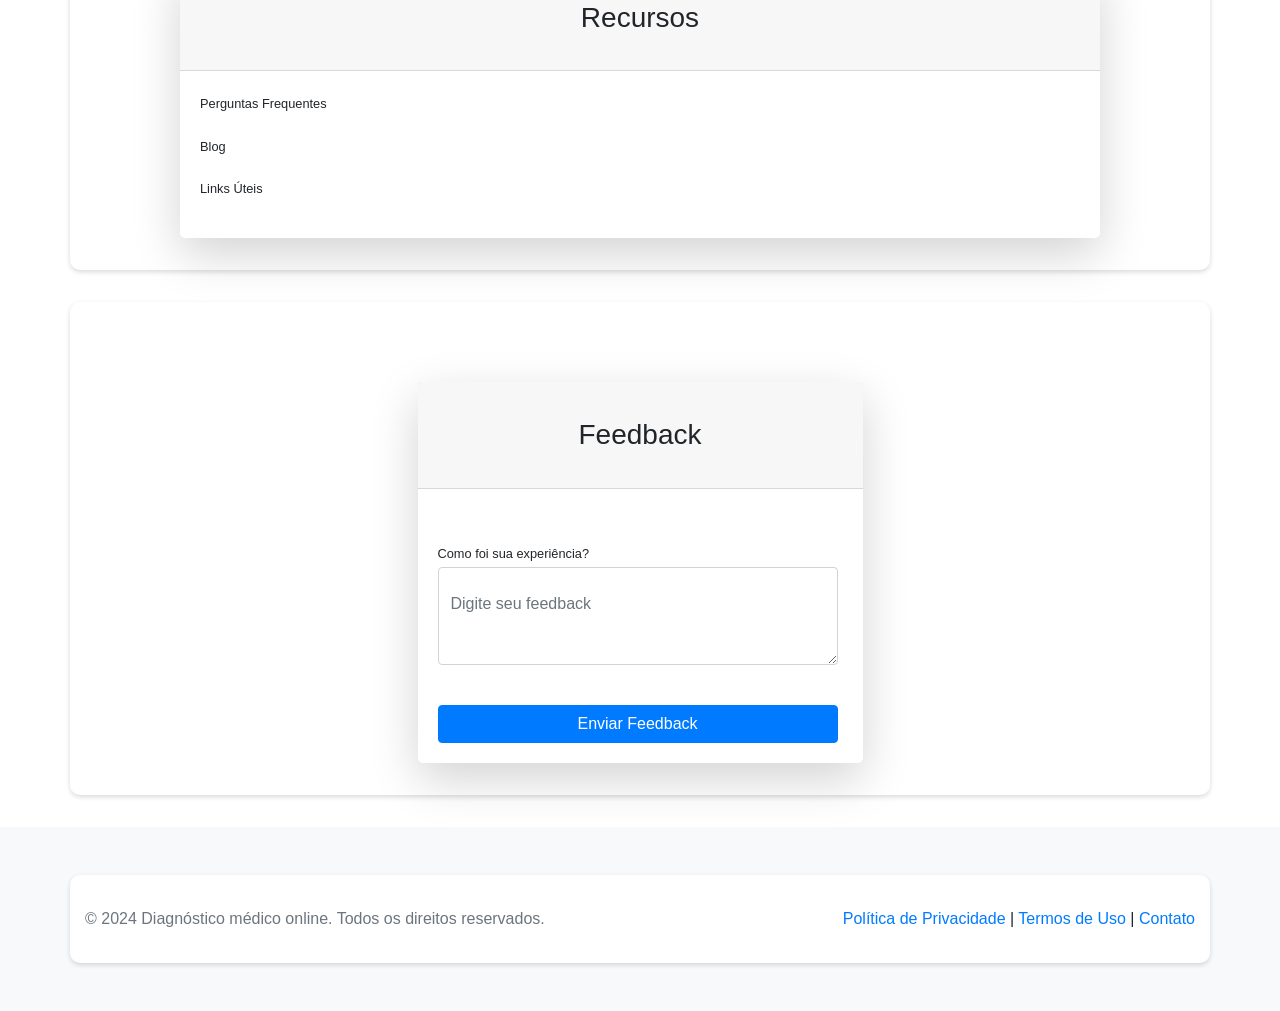
==== commit 86e901df: "Update index.html" ====
--- a/index.html
+++ b/index.html
@@ -9,7 +9,7 @@
 <body>
     <header>
         <nav class="navbar navbar-expand-lg navbar-light bg-light">
-            <a class="navbar-brand" href="#">Diagnóstico médico online. É Gratis e Sempre Será!</a>
+            <a class="navbar-brand" href="#">Diagnóstico médico online.</a>
             <button class="navbar-toggler" type="button" data-toggle="collapse" data-target="#navbarNav" aria-controls="navbarNav" aria-expanded="false" aria-label="Toggle navigation">
               <span class="navbar-toggler-icon"></span>
             </button>
@@ -34,7 +34,7 @@
 
     <main>
         <section id="home">
-            <h1>Diagnóstico médico online</h1>
+            <h1>Diagnóstico médico online. É Gratis e Sempre Será!</h1>
             <p>Realize uma consulta online e obtenha um diagnóstico médico prévio. Utilizamos bancos de dados com milhões de diagnósticos médicos.</p>
             <button>Comece agora</button>
         </section>
@@ -295,6 +295,6 @@
         </div>
       </footer>     
     <div id="root"></div>
-    <script src="main.js"></script>      
+    <script src="index.js"></script>      
 </body>
 </html>
